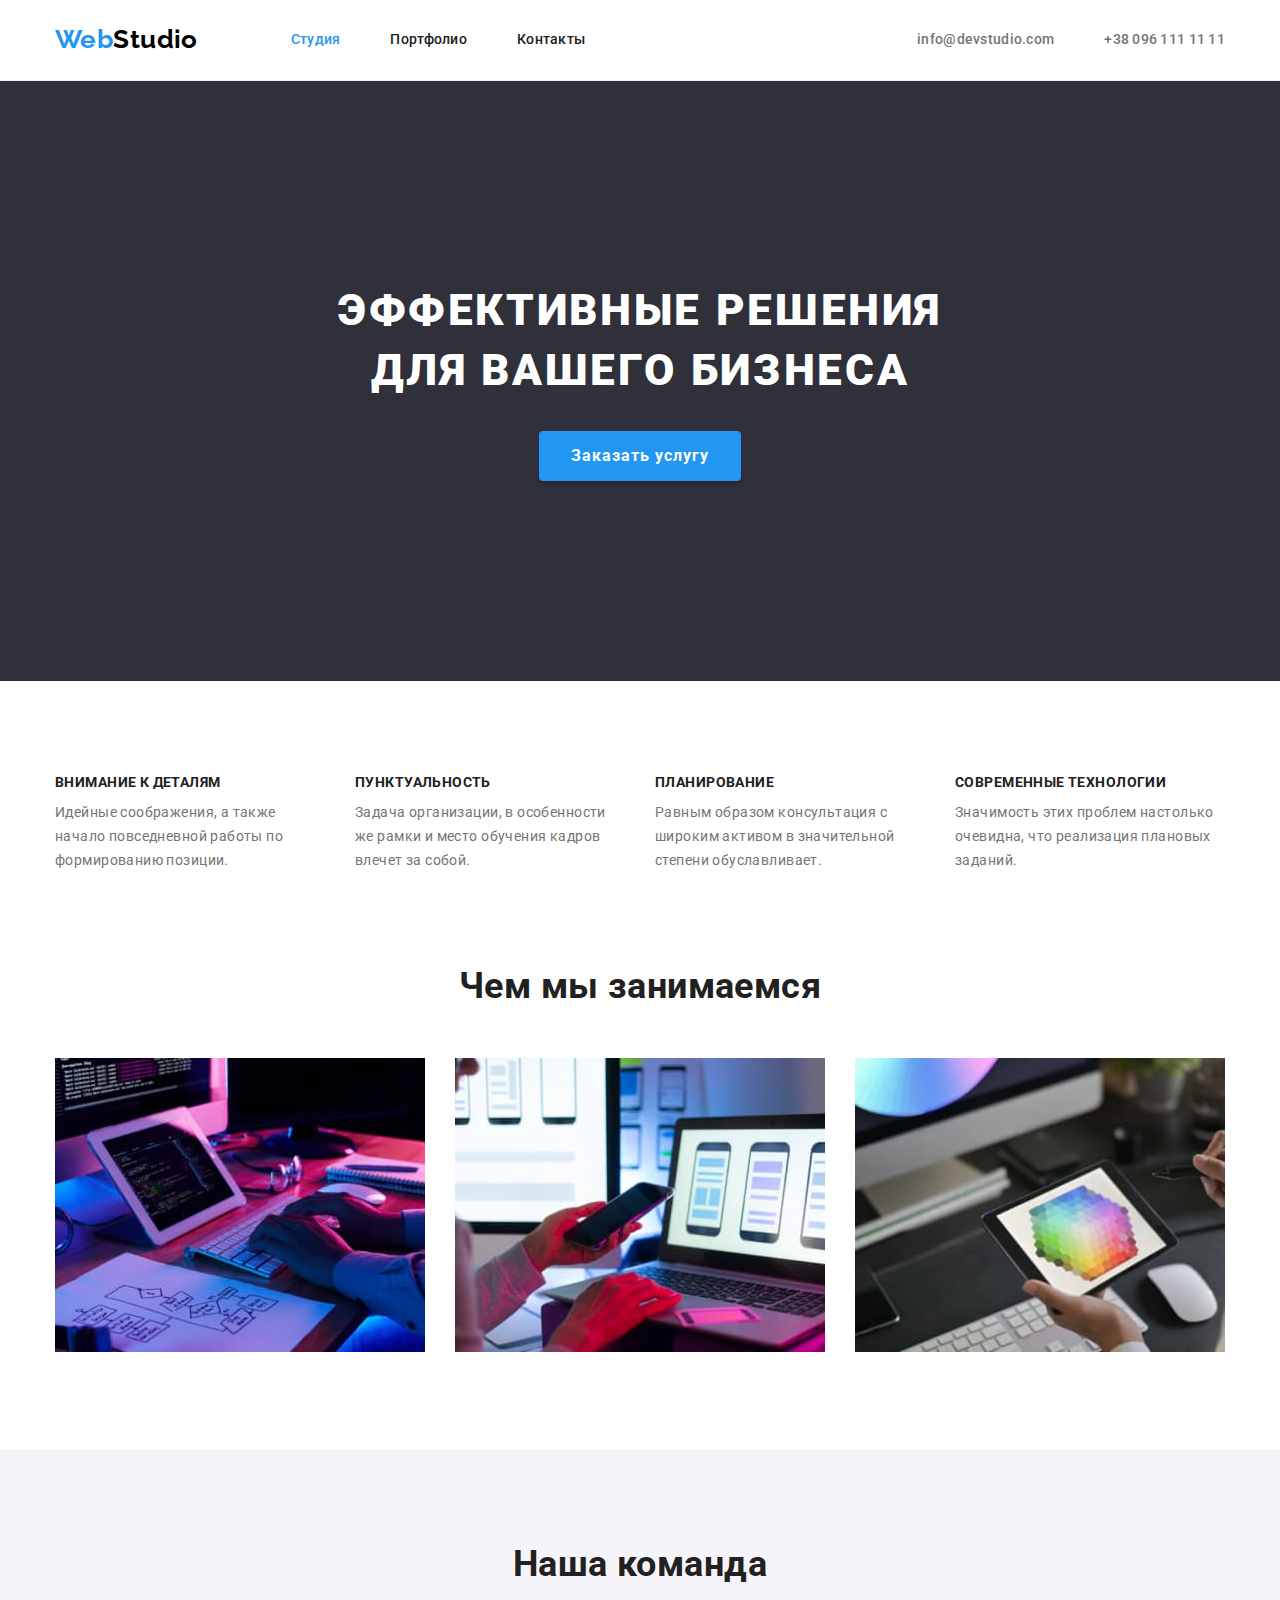
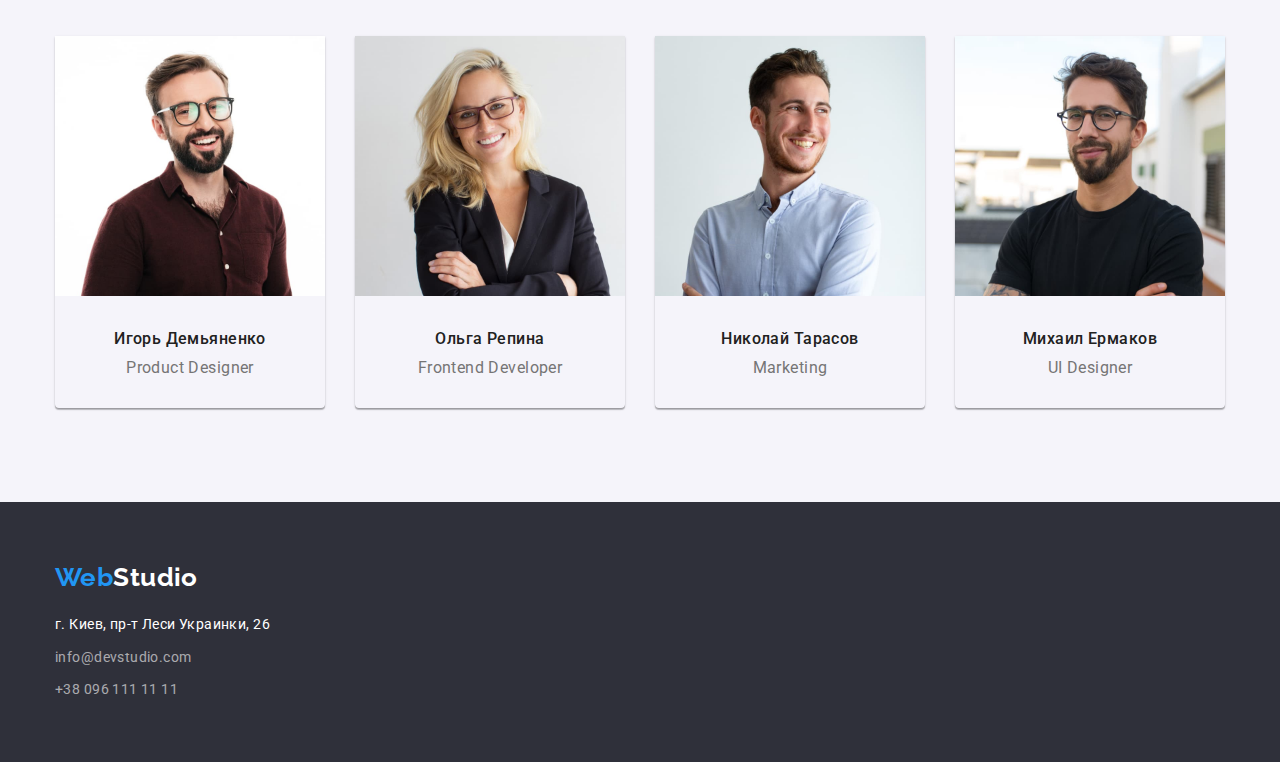
==== index.html @ 120f9399 "Скопіював файли попередньої роботи" ====
<!DOCTYPE html>
<html lang="en">
<head>
    <meta charset="UTF-8">
    <meta http-equiv="X-UA-Compatible" content="IE=edge">
    <meta name="viewport" content="width=device-width, initial-scale=1.0">
    <title>WebStudio</title>
    <link href="https://fonts.googleapis.com/css2?family=Raleway:wght@700&family=Roboto:wght@400;500;700;900&display=swap" rel="stylesheet">
    <link rel="stylesheet" href="https://cdnjs.cloudflare.com/ajax/libs/modern-normalize/1.1.0/modern-normalize.min.css">
    <link rel="stylesheet" href="./css/styles.css">
</head>
<body>
    <header>
        <div class="container main-nav">
            <nav class="main-nav">
                <a href="./index.html" class="logo"><span>Web</span>Studio</a>
                <ul class="site-nav">
                    <li class="item"> <a href="./index.html" class="link current">Студия</a> </li>
                    <li class="item"> <a href="./portfolio.html" class="link">Портфолио</a> </li>
                    <li class="item"> <a href="" class="link">Контакты</a> </li>
                </ul>
            </nav>
            <ul class="site-cont">
                <li class="item"> <a href="mailto:info@devstudio.com" class="link">info@devstudio.com</a> </li>
                <li class="item"> <a href="tel:+380961111111" class="link">+38 096 111 11 11</a> </li>
            </ul>
        </div>
    </header>
    <main>
        <section class="title">
            <h1 class="title-hero">Эффективные решения для вашего бизнеса</h1>
            <button type="button" class="button-order">Заказать услугу</button>
        </section>
        <section class="section">
            <div class="container">
                <h2 class="hidden" >Наши качества</h2>
                <ul class="work-quality">
                    <li class="item">
                        <h3 class="head-quality">Внимание к деталям</h3>
                        <p class="quality">Идейные соображения, а также начало повседневной работы по формированию позиции.</p>
                    </li>
                    <li class="item">
                        <h3 class="head-quality">Пунктуальность</h3>
                        <p class="quality">Задача организации, в особенности же рамки и место обучения кадров влечет за собой.
                        </p>
                    </li>
                    <li class="item">
                        <h3 class="head-quality">Планирование</h3>
                        <p class="quality">Равным образом консультация с широким активом в значительной степени обуславливает.
                        </p>
                    </li>
                    <li class="item">
                        <h3 class="head-quality">Современные технологии</h3>
                        <p class="quality">Значимость этих проблем настолько очевидна, что реализация плановых заданий.</p>
                    </li>
                </ul>
            </div>
        </section>
        <section class="section no-padding">
            <div class="container che">
                <h2 class="heading">Чем мы занимаемся</h2>
                <ul class="works">
                    <li class="item"> <img src="./images/img1.jpg" alt="Написание кода" width="370" height="294"> </li>
                    <li class="item"> <img src="./images/img2.jpg" alt="Выбор дизайна" width="370" height="294"> </li>
                    <li class="item"> <img src="./images/img3.jpg" alt="Колористика" width="370" height="294"> </li>
                </ul>
            </div>
        </section>
        <section class="team">
            <div class="container">
                <h2 class="heading">Наша команда</h2>
                <ul class="team-work">
                    <li class="special"> <img src="./images/1igor.jpg" alt="фото специалиста" width="270" height="260">
                        <div class="job-person">
                            <h3 class="person">Игорь Демьяненко</h3>
                            <p class="job">Product Designer</p>
                        </div>
                    </li>
                    <li class="special"> <img src="./images/2olga.jpg" alt="фото специалиста" width="270" height="260">
                        <div class="job-person">
                            <h3 class="person">Ольга Репина</h3>
                            <p class="job">Frontend Developer</p>
                        </div>
                    </li>
                    <li class="special"> <img src="./images/3nik.jpg" alt="фото специалиста" width="270" height="260">
                        <div class="job-person">
                            <h3 class="person">Николай Тарасов</h3>
                            <p class="job">Marketing</p>
                        </div>
                    </li>
                    <li class="special"> <img src="./images/4mix.jpg" alt="фото специалиста" width="270" height="260">
                        <div class="job-person">
                            <h3 class="person">Михаил Ермаков</h3>
                            <p class="job">UI Designer</p>
                        </div>
                    </li>
                </ul>
            </div>
        </section>
    </main>
    <footer class="foot">
        <div class="container">
            <a href="./index.html" class="foot-web"><span>Web</span>Studio</a>
            <address class="foot-adress">
                <ul class="site-ft">
                    <li class="ft-cont"> <a href="https://goo.gl/maps/F9UGEikjTN2jMp9C9" target="_blank" class="adress link">г. Киев, пр-т Леси Украинки, 26</a> </li>
                    <li class="ft-cont"> <a href="mailto:info@devstudio.com" class="footer-contact link">info@devstudio.com</a> </li>
                    <li class="ft-cont"> <a href="tel:+380961111111" class="footer-contact link">+38 096 111 11 11</a> </li>
                </ul>
            </address>
        </div>
    </footer>
</body>
</html>
---- css/styles.css ----
html {
    box-sizing: border-box;
}

*,
*::before,
*::after {
    box-sizing: inherit;
}

/* цвет логотипа 1 части #2196F3
2 часть #000000 

ОСНОВНОЙ ЦВЕТ навигация, контакты, 2,3 заголовка #212121
при наведении #2196F3

цвет телефона и параграфов #757575

заголовок и кнопка, 2 часть логотива в футере #FFFFFF

контакты в футере color: rgba(255, 255, 255, 0.6);


ФОН
шапка #FFFFFF
1 секция и футер 2F303A
кнопка 2196F3

секция Наша команда F5F4FA
*/

:root {
    --primary-text-color: #212121;
    --paragraph-text-color: #757575;
    --footer-text-color: rgba(255, 255, 255, 0.6);
    --nav-log-text-color: #2196F3;
    --title-text-color: #FFFFFF;
    --but--team-color: #F5F4FA;
    --foot-title-bg-color: #2F303A;
    --logo-color: #000000;
}

body {
    background-color: var(--title-text-color);
    color: var(--primary-text-color);

    font-family: Roboto, sans-serif;
    letter-spacing: 0.03em;
    font-size: 14px;
    line-height: 1.14;
}

.container {
    width: 1200px;
    margin-left: auto;
    margin-right: auto;
    padding-left: 15px;
    padding-right: 15px;
}

ul {
    list-style: none;
    padding: 0;
    margin: 0;
}

h1, h2, h3, p {
    padding: 0;
    margin: 0;
}

.heading {
    margin-bottom: 50px;

    font-size: 36px;
    line-height: 1.16;
    text-align: center;
}

/* header */

.logo {
    color: var(--logo-color);

    font-family: Raleway, sans-serif;
    font-weight: 700;
    font-size: 26px;
    line-height: 1.2;
    text-decoration: none;
}

span {
    color: var(--nav-log-text-color);
}

/* Main nav */

.main-nav {
    display: flex;
    align-items: center;  
}

header {
    border-bottom: 1px solid #ECECEC;
}

/* Site nav */

.site-nav {
    display: flex;
    margin-left: 93px;
}

.site-nav .item + .item {
    margin-left: 50px;
}

.site-nav .link {
    display: block;
    padding-top: 32px;
    padding-bottom: 32px;

    color: var(--primary-text-color);

    font-family: inherit;
    font-weight: 500;
    letter-spacing: 0.02em;
    text-decoration: none;
}

.site-nav .link:hover,
.site-nav .link:focus {
    color: var(--nav-log-text-color);
}

/* CONTACTS */

.site-cont {
    display: flex;
    margin-left: auto;

    font-family: inherit;
    font-weight: 500;
    letter-spacing: 0.02em;
    text-decoration: none;
}

.site-cont .item + .item {
    margin-left: 50px;
}

.site-cont .link {
    color: var(--paragraph-text-color);
    text-decoration: none;
    padding-top: 32px;
    padding-bottom: 32px;
}

.site-cont .link:hover,
.site-cont .link:focus {
    color: var(--nav-log-text-color);
}

.site-nav .link.current {
    color: var(--nav-log-text-color);
}

/* Title */

.title {
    padding-top: 200px;
    padding-bottom: 200px;
    background: var(--foot-title-bg-color);
}

.title-hero {
    padding-bottom: 30px;
    width: 696px;
    margin-left: auto;
    margin-right: auto;

    color: var(--title-text-color);

    font-weight: 900;
    font-size: 44px;
    line-height: 1.36;
    text-align: center;
    letter-spacing: 0.06em;
    text-transform: uppercase;
}

/* Section */

.section {
    padding-top: 94px;
    padding-bottom: 94px;
}

.section.no-padding {
    padding-top: 0;
    padding-bottom: 94px;
}


.works {
    display: flex;
    flex-wrap: wrap;
    justify-content: space-between;
}

/* .works .item {
    margin-right: 30px;
    margin-left: 0;
}

.works .item:nth-child(3n) {
    margin-right: 0;
} */

.quality {
    color: var(--paragraph-text-color);

    font-weight: 400;
    font-size: 14px;
    line-height: 1.71;
}

.hidden {
    display: none;
}

.work-quality {
    display: flex;
}

.work-quality.card {
    display: flex;
    flex-wrap: wrap;
    
}
.work-quality .item {
    margin-right: 30px;
    width: 270px;
}

.work-quality .item:nth-child(4n) {
    margin-right: 0;
}

.head-quality {
    text-transform: uppercase;
    font-size: 14px;
    line-height: 1.14;

    margin-bottom: 10px;
}

.name-project {
    font-size: 18px;
    line-height: 2;
    letter-spacing: 0.06em;
    margin-bottom: 4px;
}

.flex-element {
    width: 370px;

    margin-right: 30px;
    margin-bottom: 30px;
}

.no-gap {
    display: block;
}

.example {
    padding: 20px 24px;
    border: 1px solid #EEEEEE;
    border-top: none;
}

.flex-element:nth-child(3n) {
    margin-right: 0;
}

.flex-element:nth-last-child(-n + 3){
    margin-bottom: 0;
}


/* Button */



.button-order {
    border-radius: 4px;
    box-shadow: 0px 4px 4px rgba(0, 0, 0, 0.15);
    border: #2196F3;;
    padding: 10px 32px;
    margin-left: auto;
    margin-right: auto;

    background-color: var(--nav-log-text-color);
    color: var(--title-text-color);

    font-family: inherit;
    font-weight: 700;
    font-size: 16px;
    line-height: 1.88;
    display: flex;
    align-items: center;
    text-align: center;
    letter-spacing: 0.06em;
    cursor: pointer;
}

.btn {
    display: flex;
    flex-wrap: wrap;
    justify-content: center;
    margin-bottom: 50px;
}

.btn-fil {
    margin-right: 8px;
}

.btn-fil:nth-child(5n) {
    margin-right: 0;
}

.button-filter {
    background-color: var(--but--team-color);
    color: var(--primary-text-color);

    font-family: inherit;
    font-weight: 500;
    font-size: 16px;
    line-height: 1.62;
    cursor: pointer;
    border-radius: 4px;
    border: #F5F4FA;
    padding: 6px 22px;
}


.button-filter:hover,
.button-filter:focus {
    background-color: var(--nav-log-text-color);
    color: var(--title-text-color);
    box-shadow: 0px 3px 1px rgba(0, 0, 0, 0.1), 0px 1px 2px rgba(0, 0, 0, 0.08), 0px 2px 2px rgba(0, 0, 0, 0.12);
}

/* Team */
.team {
    background-color: var(--but--team-color);
    padding-bottom: 94px;
    padding-top: 94px;
}

.team-work {
    
    display: flex;
    flex-wrap: wrap;
}

.special {
    margin-right: 30px;
    box-shadow: 0px 1px 3px rgba(0, 0, 0, 0.12), 0px 1px 1px rgba(0, 0, 0, 0.14), 0px 2px 1px rgba(0, 0, 0, 0.2);
    border-radius: 0px 0px 4px 4px;
}

.special:nth-child(4n) {
    margin-right: 0;
}

.team-work .job {
    color: var(--paragraph-text-color);

    font-size: 16px;
    line-height: 1.18;
}

.person {
    font-weight: 500;
    font-size: 16px;
    line-height: 1.18;

    margin-bottom: 10px;
}

.job-person {
    text-align: center;
    padding-top: 30px;
    padding-bottom: 30px;
}


/* Footer */

.foot {
    background: var(--foot-title-bg-color);
    padding-top: 60px;
    padding-bottom: 60px;
}

.site-ft {
    padding-top: 20px;
}

.site-ft .link {
    color: var(--paragraph-text-color);
    text-decoration: none;
}

.site-ft .link:hover,
.site-ft .link:focus {
    color: var(--nav-log-text-color);
}

.foot-web {
    color: var(--title-text-color);

    font-family: Raleway, sans-serif;
    font-weight: 700;
    font-size: 26px;
    line-height: 1.2;
    text-decoration: none;
}

.foot-adress .adress {
    color: var(--title-text-color);
}
.foot-adress .footer-contact {
    color: var(--footer-text-color);
}

.foot-adress .site-ft {
    display: block;

    font-weight: 400;
    font-size: 14px;
    font-style: normal;
    line-height: 1.7;
    letter-spacing: 0.03em;;
}

.ft-cont {
    margin-bottom: 9px;
}

.ft-cont:nth-child(3n) {
    margin-bottom: 0;
}
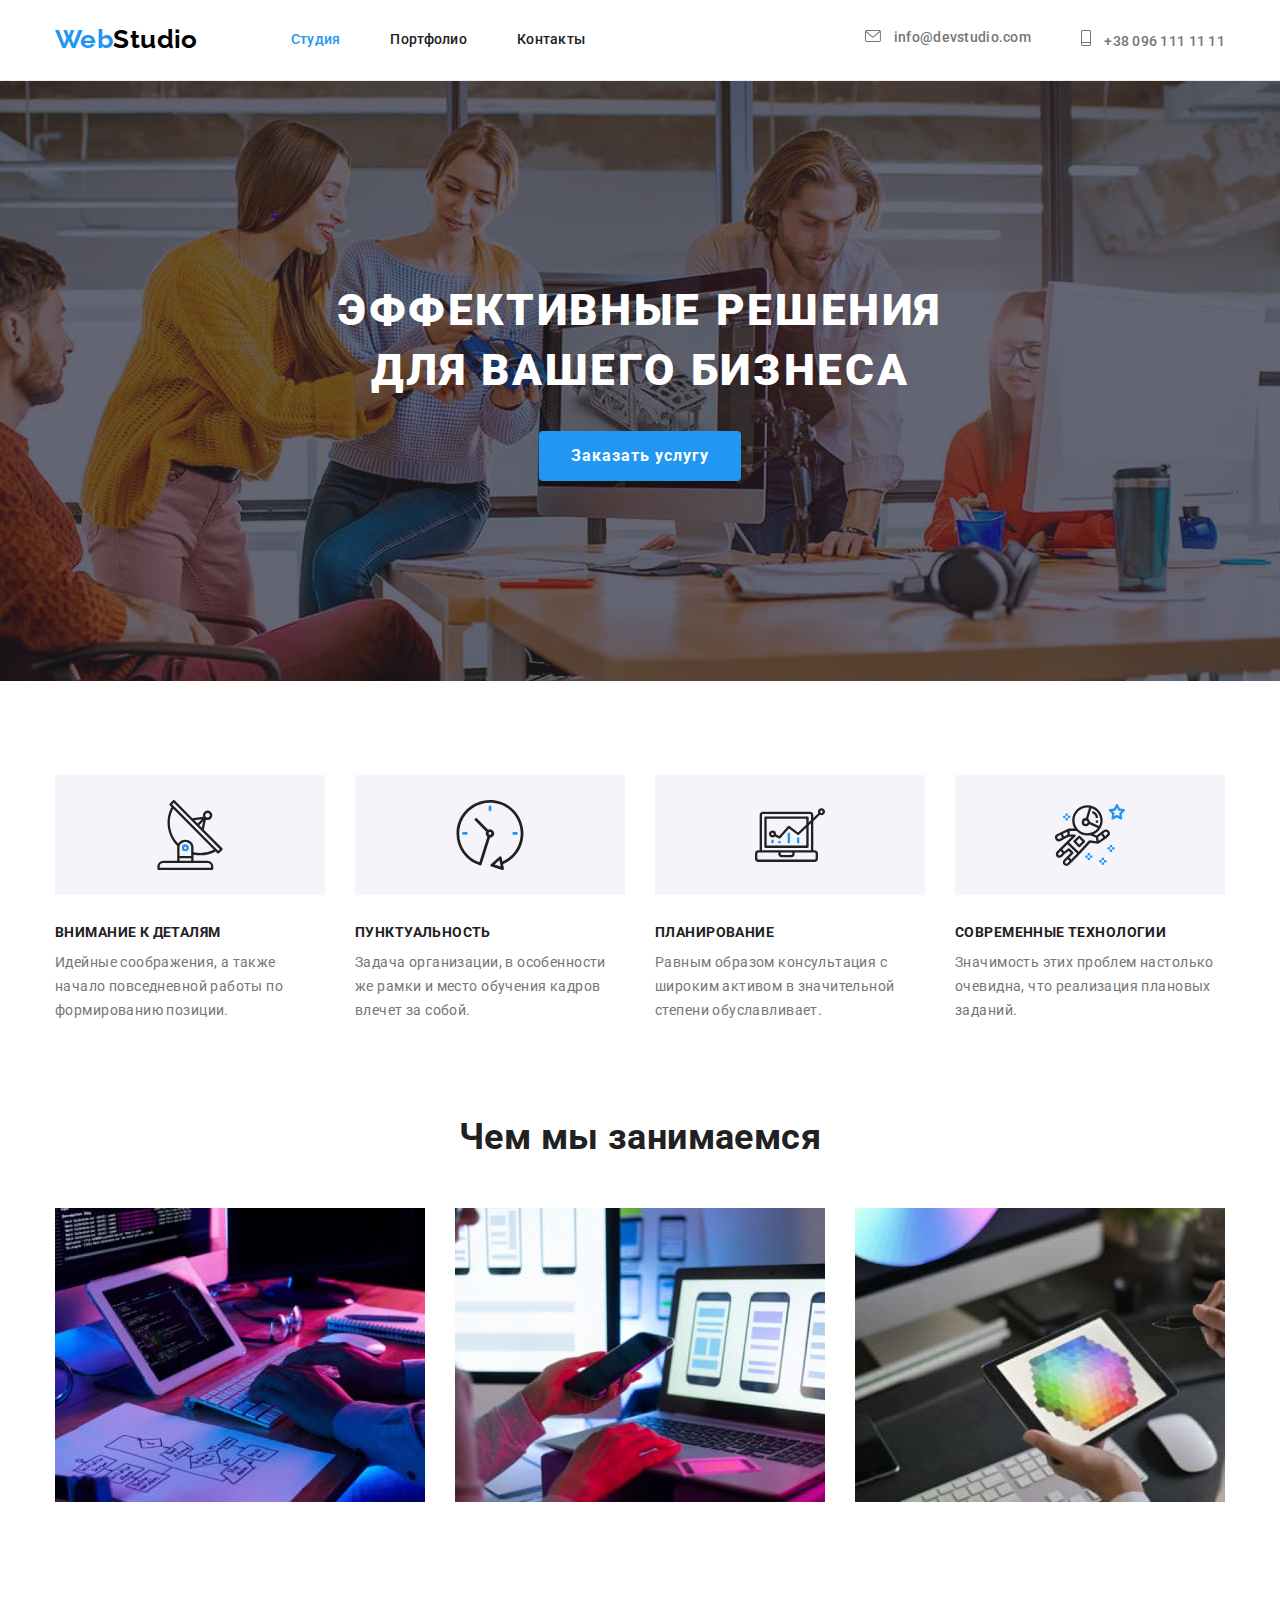
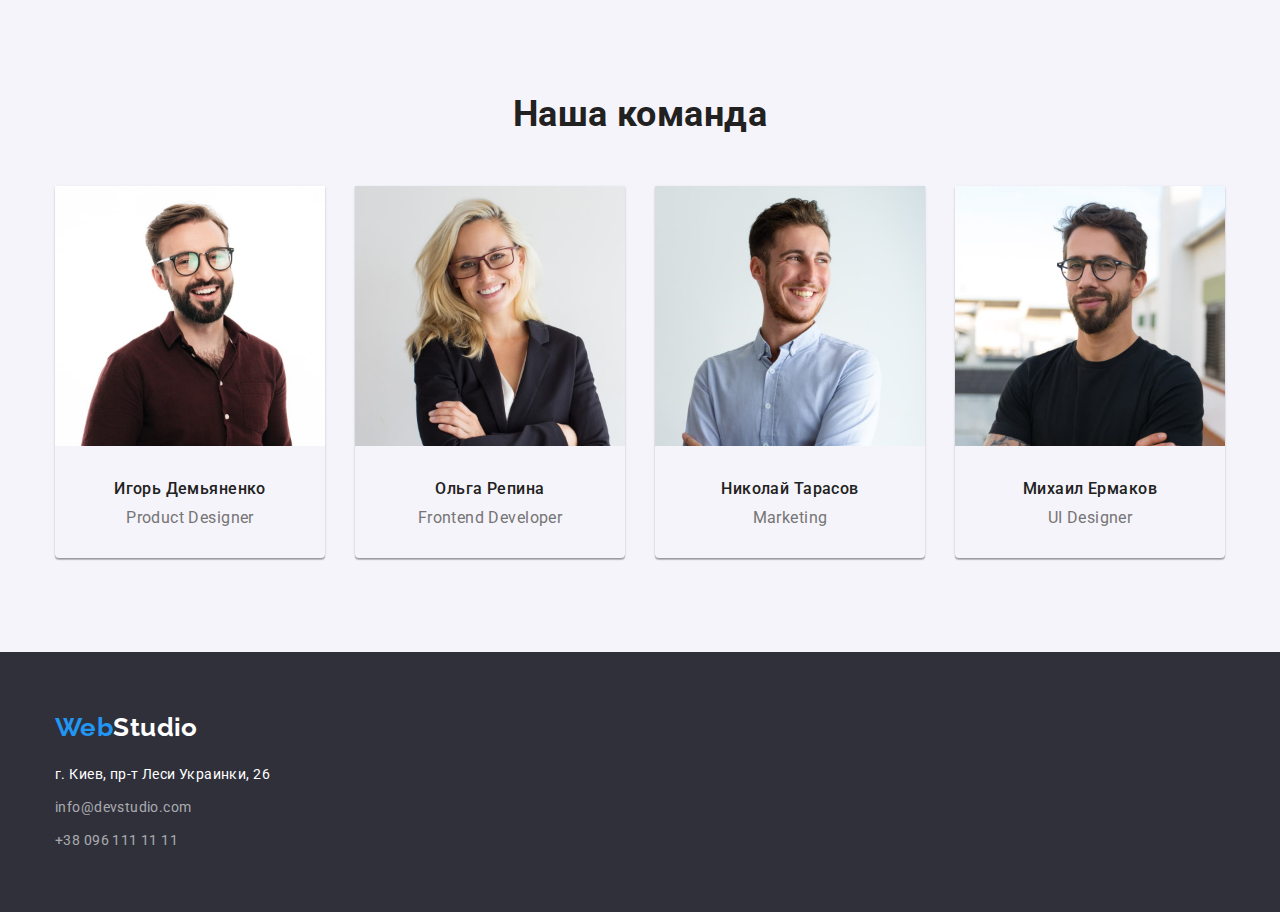
==== commit 253be2c5: "Вставив іконки в секцію Наши качества, а також в контакти шапки" ====
--- a/index.html
+++ b/index.html
@@ -21,8 +21,12 @@
                 </ul>
             </nav>
             <ul class="site-cont">
-                <li class="item"> <a href="mailto:info@devstudio.com" class="link">info@devstudio.com</a> </li>
-                <li class="item"> <a href="tel:+380961111111" class="link">+38 096 111 11 11</a> </li>
+                <li class="item"> <svg class="icon-email">
+                    <use href="./images/symbol-defs.svg#icon-email"></use>
+                </svg> <a href="mailto:info@devstudio.com" class="link">info@devstudio.com</a> </li>
+                <li class="item"> <svg class="icon-phone">
+                    <use href="./images/symbol-defs.svg#icon-phone" ></use>
+                </svg> <a href="tel:+380961111111" class="link">+38 096 111 11 11</a> </li>
             </ul>
         </div>
     </header>
@@ -35,21 +39,21 @@
             <div class="container">
                 <h2 class="hidden" >Наши качества</h2>
                 <ul class="work-quality">
-                    <li class="item">
+                    <li class="item icon-satel">
                         <h3 class="head-quality">Внимание к деталям</h3>
                         <p class="quality">Идейные соображения, а также начало повседневной работы по формированию позиции.</p>
                     </li>
-                    <li class="item">
+                    <li class="item icon-clock">
                         <h3 class="head-quality">Пунктуальность</h3>
                         <p class="quality">Задача организации, в особенности же рамки и место обучения кадров влечет за собой.
                         </p>
                     </li>
-                    <li class="item">
+                    <li class="item icon-lap">
                         <h3 class="head-quality">Планирование</h3>
                         <p class="quality">Равным образом консультация с широким активом в значительной степени обуславливает.
                         </p>
                     </li>
-                    <li class="item">
+                    <li class="item icon-cos">
                         <h3 class="head-quality">Современные технологии</h3>
                         <p class="quality">Значимость этих проблем настолько очевидна, что реализация плановых заданий.</p>
                     </li>
--- a/css/styles.css
+++ b/css/styles.css
@@ -93,6 +93,23 @@
     color: var(--nav-log-text-color);
 }
 
+.icon-email {
+    width: 16px;
+    height: 12px;
+    margin-right: 10px;
+    fill: #757575;
+}
+
+.icon-email:hover {
+    fill: #2196F3;
+}
+
+.icon-phone {
+    width: 10px;
+    height: 16px;
+    margin-right: 10px;
+}
+
 /* Main nav */
 
 .main-nav {
@@ -171,6 +188,21 @@
     padding-top: 200px;
     padding-bottom: 200px;
     background: var(--foot-title-bg-color);
+
+    height: 600px;
+    max-width: 1600px;
+    margin-left: auto;
+    margin-right: auto;
+
+    background-image: linear-gradient(
+        to right,
+        rgba(47, 48, 58, 0.4),
+        rgba(47, 48, 58, 0.4)
+    ),
+    url(../images/fon-hed.jpg);
+    background-repeat: no-repeat;
+    background-position: center;
+    background-size: cover;
 }
 
 .title-hero {
@@ -247,11 +279,40 @@
     margin-right: 0;
 }
 
+/* Icons quality */
+
+.work-quality .item::before {
+    display: block;
+    content: '';
+    height: 120px;
+    background-color: var(--but--team-color);
+    background-size: 70px;
+    background-repeat: no-repeat;
+    background-position: center;
+}
+
+.item.icon-satel::before {
+    background-image: url(../images/antenna.svg);
+}
+
+.item.icon-clock::before {
+    background-image: url(../images/clock.svg);
+}
+
+.item.icon-lap::before {
+    background-image: url(../images/diagram.svg);
+}
+
+.item.icon-cos::before {
+    background-image: url(../images/astronaut.svg);
+}
+
 .head-quality {
     text-transform: uppercase;
     font-size: 14px;
     line-height: 1.14;
 
+    margin-top: 30px;
     margin-bottom: 10px;
 }
 
@@ -267,6 +328,10 @@
 
     margin-right: 30px;
     margin-bottom: 30px;
+}
+
+.flex-element:hover {
+    box-shadow: 0px 1px 1px rgba(0, 0, 0, 0.12), 0px 4px 4px rgba(0, 0, 0, 0.06), 1px 4px 6px rgba(0, 0, 0, 0.16);
 }
 
 .no-gap {
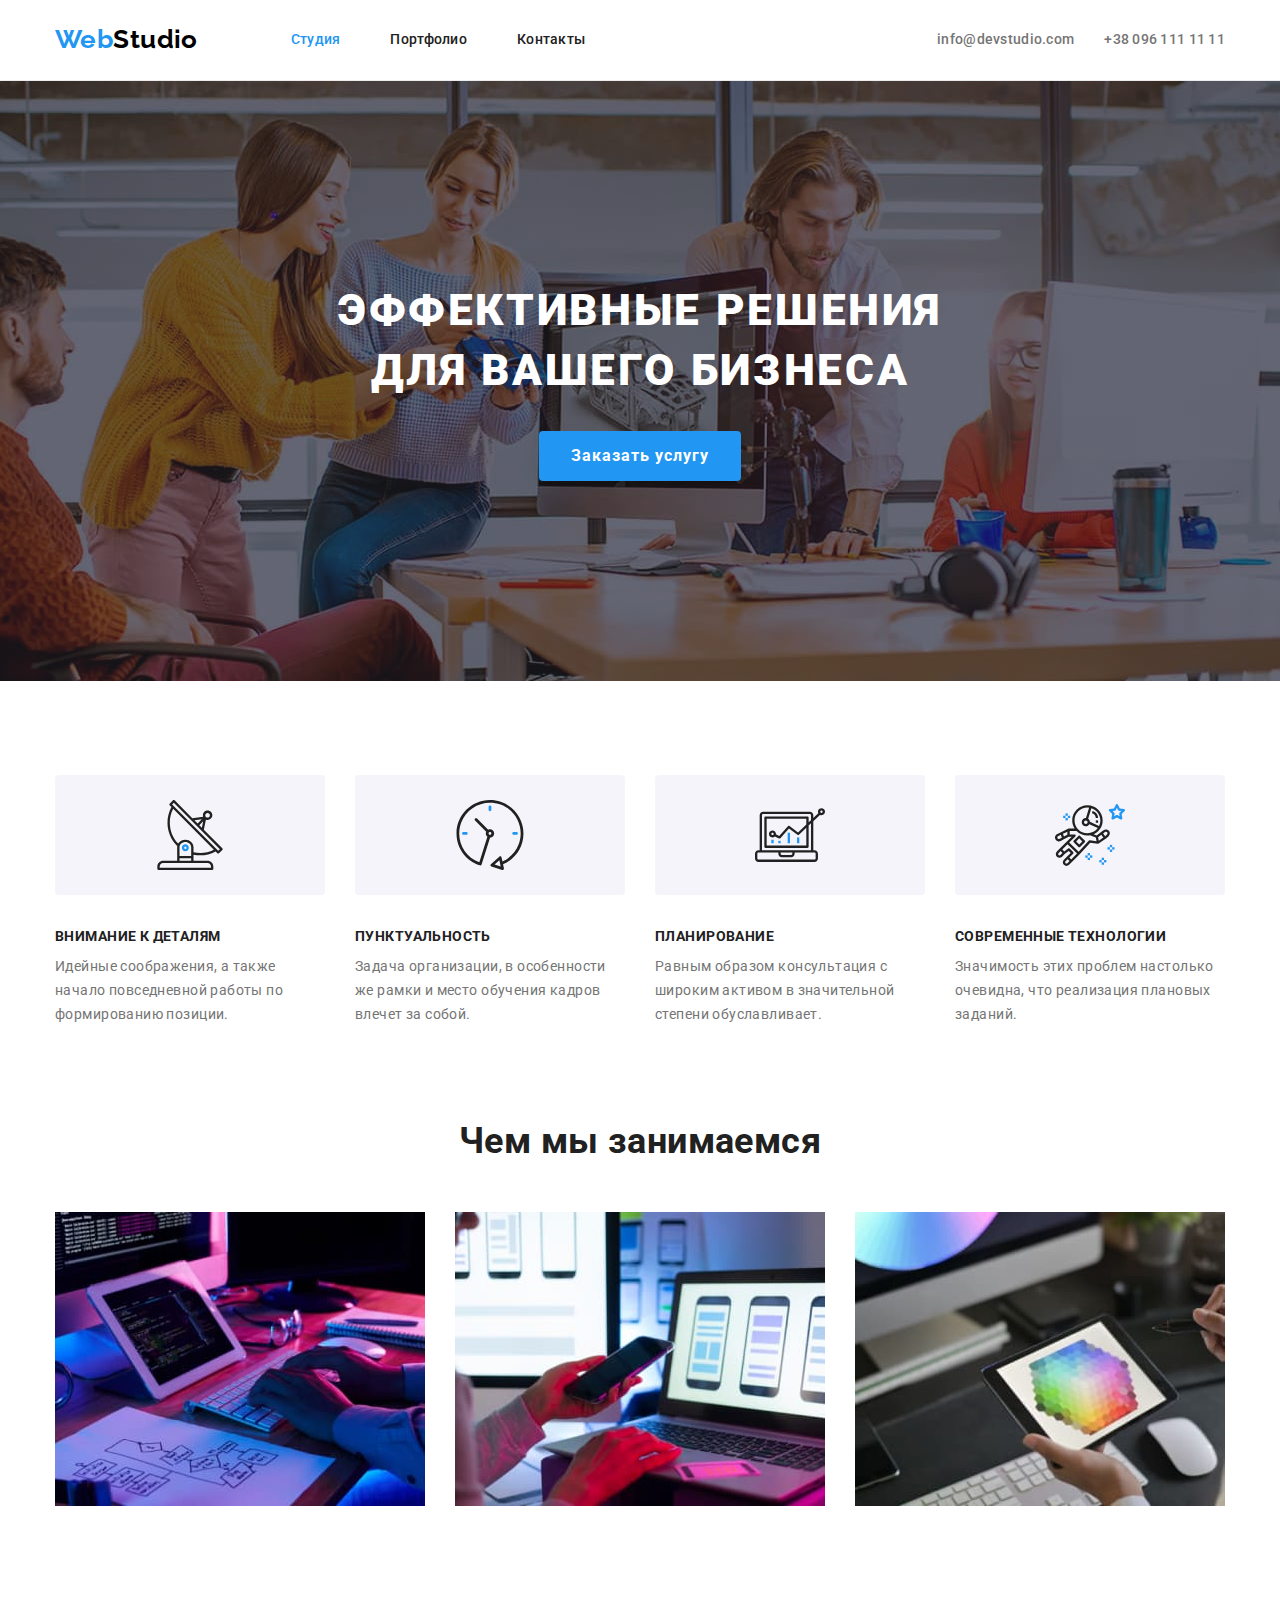
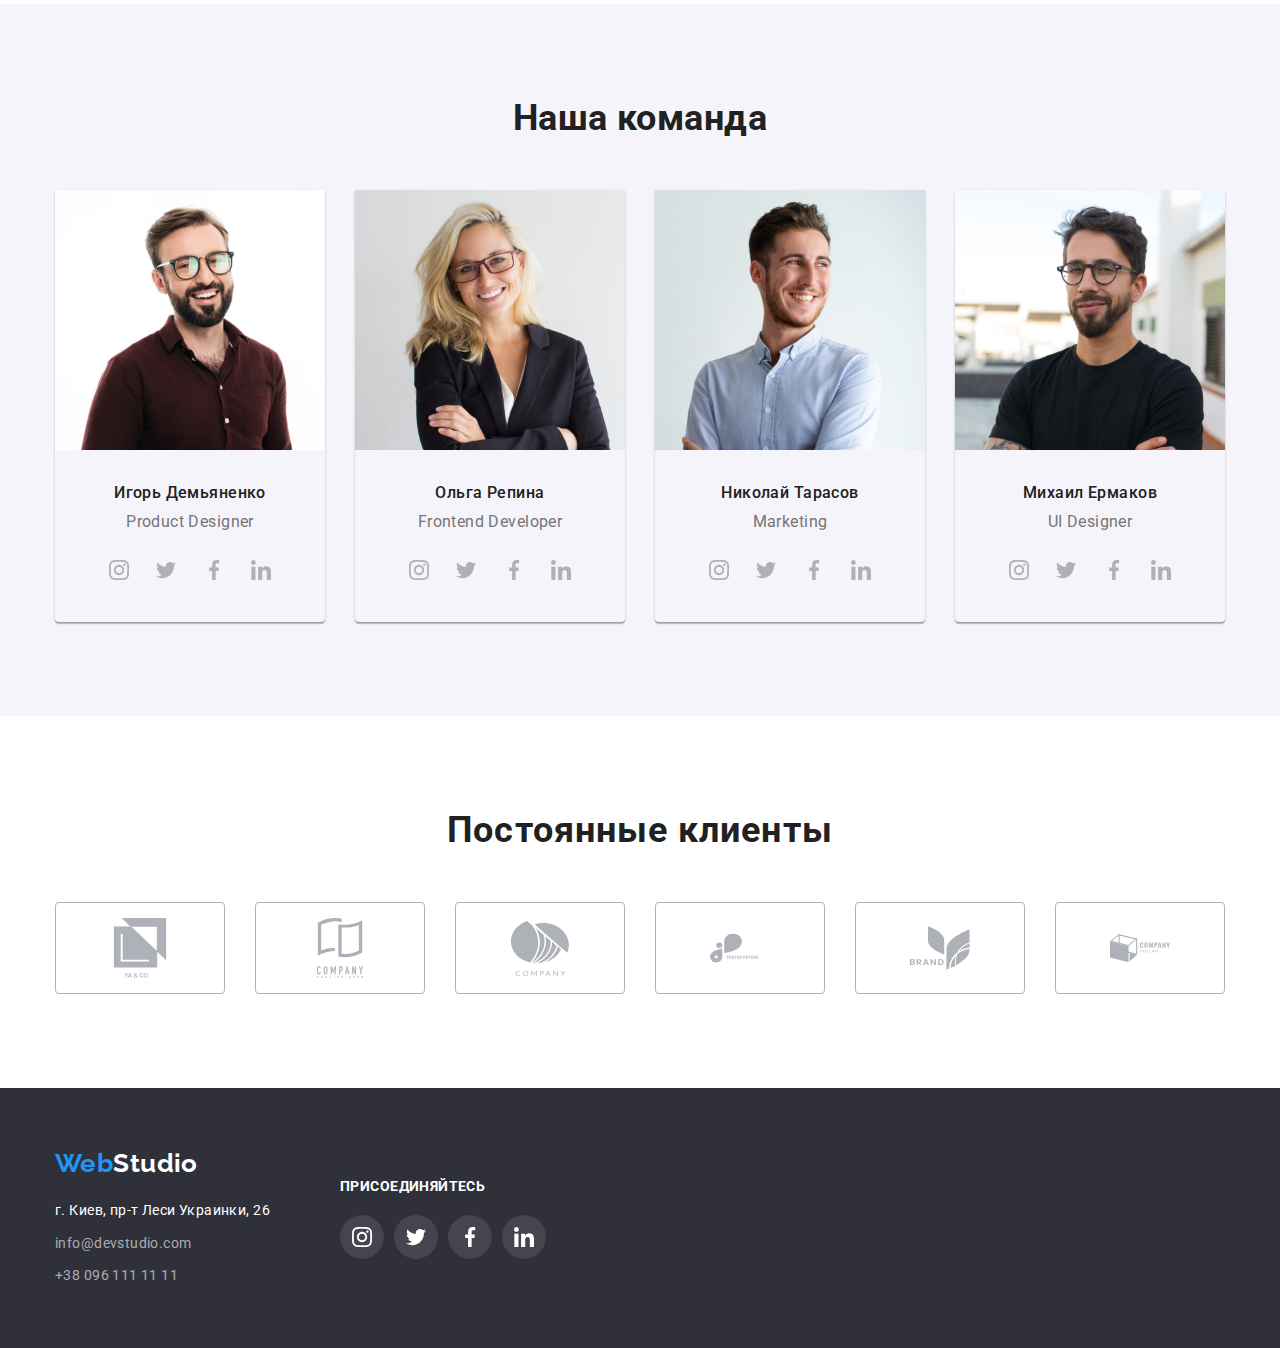
==== commit db8d44cf: "Зробив іконки для соцмереж, а також постійних клієнтів +ховер" ====
--- a/index.html
+++ b/index.html
@@ -21,12 +21,8 @@
                 </ul>
             </nav>
             <ul class="site-cont">
-                <li class="item"> <svg class="icon-email">
-                    <use href="./images/symbol-defs.svg#icon-email"></use>
-                </svg> <a href="mailto:info@devstudio.com" class="link">info@devstudio.com</a> </li>
-                <li class="item"> <svg class="icon-phone">
-                    <use href="./images/symbol-defs.svg#icon-phone" ></use>
-                </svg> <a href="tel:+380961111111" class="link">+38 096 111 11 11</a> </li>
+                <li class="item"> <a href="mailto:info@devstudio.com" class="link">info@devstudio.com</a> </li>
+                <li class="item"> <a href="tel:+380961111111" class="link">+38 096 111 11 11</a> </li>
             </ul>
         </div>
     </header>
@@ -39,21 +35,33 @@
             <div class="container">
                 <h2 class="hidden" >Наши качества</h2>
                 <ul class="work-quality">
-                    <li class="item icon-satel">
+                    <li class="item">
+                        <svg class="icon-qual">
+                            <use href="./images/symbol-defs.svg#icon-antenna"></use>
+                        </svg>
                         <h3 class="head-quality">Внимание к деталям</h3>
                         <p class="quality">Идейные соображения, а также начало повседневной работы по формированию позиции.</p>
                     </li>
-                    <li class="item icon-clock">
+                    <li class="item">
+                        <svg class="icon-qual">
+                            <use href="./images/symbol-defs.svg#icon-clock"></use>
+                        </svg>
                         <h3 class="head-quality">Пунктуальность</h3>
                         <p class="quality">Задача организации, в особенности же рамки и место обучения кадров влечет за собой.
                         </p>
                     </li>
-                    <li class="item icon-lap">
+                    <li class="item">
+                        <svg class="icon-qual">
+                            <use href="./images/symbol-defs.svg#icon-diagram"></use>
+                        </svg>
                         <h3 class="head-quality">Планирование</h3>
                         <p class="quality">Равным образом консультация с широким активом в значительной степени обуславливает.
                         </p>
                     </li>
-                    <li class="item icon-cos">
+                    <li class="item">
+                        <svg class="icon-qual">
+                            <use href="./images/symbol-defs.svg#icon-astronaut"></use>
+                        </svg>
                         <h3 class="head-quality">Современные технологии</h3>
                         <p class="quality">Значимость этих проблем настолько очевидна, что реализация плановых заданий.</p>
                     </li>
@@ -78,25 +86,178 @@
                         <div class="job-person">
                             <h3 class="person">Игорь Демьяненко</h3>
                             <p class="job">Product Designer</p>
+                            <ul class="net">
+                                <li class="network">
+                                    <a class="inst" href="">
+                                        <svg class="network-icon">
+                                            <use href="./images/symbol-defs.svg#icon-instagram"></use>
+                                        </svg> </a>
+                                </li>
+                                <li class="network">
+                                    <a class="inst" href="">
+                                        <svg class="network-icon">
+                                            <use href="./images/symbol-defs.svg#icon-twitter"></use>
+                                        </svg> </a>
+                                </li>
+                                <li class="network">
+                                    <a class="inst" href="">
+                                        <svg class="network-icon">
+                                            <use href="./images/symbol-defs.svg#icon-facebook"></use>
+                                        </svg> </a>
+                                </li>
+                                <li class="network">
+                                    <a class="inst" href="">
+                                        <svg class="network-icon">
+                                            <use href="./images/symbol-defs.svg#icon-linkedin"></use>
+                                        </svg> </a>
+                                </li>
+                            </ul>
                         </div>
                     </li>
                     <li class="special"> <img src="./images/2olga.jpg" alt="фото специалиста" width="270" height="260">
                         <div class="job-person">
                             <h3 class="person">Ольга Репина</h3>
                             <p class="job">Frontend Developer</p>
+                            <ul class="net">
+                                <li class="network">
+                                    <a class="inst" href="">
+                                        <svg class="network-icon">
+                                            <use href="./images/symbol-defs.svg#icon-instagram"></use>
+                                        </svg> </a>
+                                </li>
+                                <li class="network">
+                                    <a class="inst" href="">
+                                        <svg class="network-icon">
+                                            <use href="./images/symbol-defs.svg#icon-twitter"></use>
+                                        </svg> </a>
+                                </li>
+                                <li class="network">
+                                    <a class="inst" href="">
+                                        <svg class="network-icon">
+                                            <use href="./images/symbol-defs.svg#icon-facebook"></use>
+                                        </svg> </a>
+                                </li>
+                                <li class="network">
+                                    <a class="inst" href="">
+                                        <svg class="network-icon">
+                                            <use href="./images/symbol-defs.svg#icon-linkedin"></use>
+                                        </svg> </a>
+                                </li>
+                            </ul>
                         </div>
                     </li>
                     <li class="special"> <img src="./images/3nik.jpg" alt="фото специалиста" width="270" height="260">
                         <div class="job-person">
                             <h3 class="person">Николай Тарасов</h3>
                             <p class="job">Marketing</p>
+                            <ul class="net">
+                                <li class="network">
+                                    <a class="inst" href="">
+                                        <svg class="network-icon">
+                                            <use href="./images/symbol-defs.svg#icon-instagram"></use>
+                                        </svg> </a>
+                                </li>
+                                <li class="network">
+                                    <a class="inst" href="">
+                                        <svg class="network-icon">
+                                            <use href="./images/symbol-defs.svg#icon-twitter"></use>
+                                        </svg> </a>
+                                </li>
+                                <li class="network">
+                                    <a class="inst" href="">
+                                        <svg class="network-icon">
+                                            <use href="./images/symbol-defs.svg#icon-facebook"></use>
+                                        </svg> </a>
+                                </li>
+                                <li class="network">
+                                    <a class="inst" href="">
+                                        <svg class="network-icon">
+                                            <use href="./images/symbol-defs.svg#icon-linkedin"></use>
+                                        </svg> </a>
+                                </li>
+                            </ul>
                         </div>
                     </li>
                     <li class="special"> <img src="./images/4mix.jpg" alt="фото специалиста" width="270" height="260">
                         <div class="job-person">
                             <h3 class="person">Михаил Ермаков</h3>
                             <p class="job">UI Designer</p>
+                            <ul class="net">
+                                <li class="network">
+                                    <a class="inst" href="">
+                                        <svg class="network-icon">
+                                            <use href="./images/symbol-defs.svg#icon-instagram"></use>
+                                        </svg> </a>
+                                </li>
+                                <li class="network">
+                                    <a class="inst" href="">
+                                        <svg class="network-icon">
+                                            <use href="./images/symbol-defs.svg#icon-twitter"></use>
+                                        </svg> </a>
+                                </li>
+                                <li class="network">
+                                    <a class="inst" href="">
+                                        <svg class="network-icon">
+                                            <use href="./images/symbol-defs.svg#icon-facebook"></use>
+                                        </svg> </a>
+                                </li>
+                                <li class="network">
+                                    <a class="inst" href="">
+                                        <svg class="network-icon">
+                                            <use href="./images/symbol-defs.svg#icon-linkedin"></use>
+                                        </svg> </a>
+                                </li>
+                            </ul>
                         </div>
+                    </li>
+                </ul>
+            </div>
+        </section>
+        <section>
+            <div class="container">
+                <h2 class="title-client">Постоянные клиенты</h2>
+                <ul class="client">
+                    <li>
+                        <a class="client-a" href="">
+                            <svg class="client-list">
+                                <use href="./images/symbol-defs.svg#icon-group"></use>
+                            </svg>
+                        </a>
+                    </li>
+                    <li>
+                        <a class="client-a" href="">
+                            <svg class="client-list">
+                                <use href="./images/symbol-defs.svg#icon-group-1"></use>
+                            </svg>
+                        </a>
+                    </li>
+                    <li>
+                        <a class="client-a" href="">
+                            <svg class="client-list">
+                                <use href="./images/symbol-defs.svg#icon-group-2"></use>
+                            </svg>
+                        </a>
+                    </li>
+                    <li>
+                        <a class="client-a" href="">
+                            <svg class="client-list">
+                                <use href="./images/symbol-defs.svg#icon-group-3"></use>
+                            </svg>
+                        </a>
+                    </li>
+                    <li>
+                        <a class="client-a" href="">
+                            <svg class="client-list">
+                                <use href="./images/symbol-defs.svg#icon-group-4"></use>
+                            </svg>
+                        </a>
+                    </li>
+                    <li>
+                        <a class="client-a" href="">
+                            <svg class="client-list">
+                                <use href="./images/symbol-defs.svg#icon-group-5"></use>
+                            </svg>
+                        </a>
                     </li>
                 </ul>
             </div>
@@ -105,13 +266,50 @@
     <footer class="foot">
         <div class="container">
             <a href="./index.html" class="foot-web"><span>Web</span>Studio</a>
-            <address class="foot-adress">
-                <ul class="site-ft">
-                    <li class="ft-cont"> <a href="https://goo.gl/maps/F9UGEikjTN2jMp9C9" target="_blank" class="adress link">г. Киев, пр-т Леси Украинки, 26</a> </li>
-                    <li class="ft-cont"> <a href="mailto:info@devstudio.com" class="footer-contact link">info@devstudio.com</a> </li>
-                    <li class="ft-cont"> <a href="tel:+380961111111" class="footer-contact link">+38 096 111 11 11</a> </li>
-                </ul>
-            </address>
+            <div class="foof">
+                <address class="foot-adress">
+                    <ul class="site-ft">
+                        <li class="ft-cont"> <a href="https://goo.gl/maps/F9UGEikjTN2jMp9C9" target="_blank" class="adress link">г.
+                                Киев, пр-т Леси Украинки, 26</a> </li>
+                        <li class="ft-cont"> <a href="mailto:info@devstudio.com" class="footer-contact link">info@devstudio.com</a>
+                        </li>
+                        <li class="ft-cont"> <a href="tel:+380961111111" class="footer-contact link">+38 096 111 11 11</a> </li>
+                    </ul>
+                </address>
+                <section class="connect-end">
+                    <h2 class="connect">Присоединяйтесь</h2>
+                    <ul class="icon-list">
+                        <li class="icon-foot">
+                            <a class="link-foot" href="">
+                                <svg class="foot-icon">
+                                    <use href="./images/symbol-defs.svg#icon-instagram"></use>
+                                </svg>
+                            </a>
+                        </li>
+                        <li class="icon-foot">
+                            <a class="link-foot" href="">
+                                <svg class="foot-icon">
+                                    <use href="./images/symbol-defs.svg#icon-twitter"></use>
+                                </svg>
+                            </a>
+                        </li>
+                        <li class="icon-foot">
+                            <a class="link-foot" href="">
+                                <svg class="foot-icon">
+                                    <use href="./images/symbol-defs.svg#icon-facebook"></use>
+                                </svg>
+                            </a>
+                        </li>
+                        <li class="icon-foot">
+                            <a class="link-foot" href="">
+                                <svg class="foot-icon">
+                                    <use href="./images/symbol-defs.svg#icon-linkedin"></use>
+                                </svg>
+                            </a>
+                        </li>
+                    </ul>
+                </section>
+            </div>
         </div>
     </footer>
 </body>
--- a/css/styles.css
+++ b/css/styles.css
@@ -38,6 +38,8 @@
     --but--team-color: #F5F4FA;
     --foot-title-bg-color: #2F303A;
     --logo-color: #000000;
+    --network-icon-color: #AFB1B8;
+    --foot-icon-color: rgba(255, 255, 255, 0.1);
 }
 
 body {
@@ -93,23 +95,6 @@
     color: var(--nav-log-text-color);
 }
 
-.icon-email {
-    width: 16px;
-    height: 12px;
-    margin-right: 10px;
-    fill: #757575;
-}
-
-.icon-email:hover {
-    fill: #2196F3;
-}
-
-.icon-phone {
-    width: 10px;
-    height: 16px;
-    margin-right: 10px;
-}
-
 /* Main nav */
 
 .main-nav {
@@ -163,7 +148,7 @@
 }
 
 .site-cont .item + .item {
-    margin-left: 50px;
+    margin-left: 30px;
 }
 
 .site-cont .link {
@@ -180,6 +165,23 @@
 
 .site-nav .link.current {
     color: var(--nav-log-text-color);
+}
+
+.icon-email {
+    width: 16px;
+    height: 12px;
+    margin-right: 10px;
+    fill: var(--paragraph-text-color);
+}
+
+.icon-email:hover {
+    fill: var(--nav-log-text-color);
+}
+
+.icon-phone {
+    width: 10px;
+    height: 16px;
+    margin-right: 10px;
 }
 
 /* Title */
@@ -281,30 +283,15 @@
 
 /* Icons quality */
 
-.work-quality .item::before {
-    display: block;
-    content: '';
+.icon-qual {
     height: 120px;
+    width: 270px;
     background-color: var(--but--team-color);
-    background-size: 70px;
-    background-repeat: no-repeat;
-    background-position: center;
-}
-
-.item.icon-satel::before {
-    background-image: url(../images/antenna.svg);
-}
-
-.item.icon-clock::before {
-    background-image: url(../images/clock.svg);
-}
-
-.item.icon-lap::before {
-    background-image: url(../images/diagram.svg);
-}
-
-.item.icon-cos::before {
-    background-image: url(../images/astronaut.svg);
+    border-radius: 4px;
+}
+
+.icon-qual {
+    padding: 25px 100px;
 }
 
 .head-quality {
@@ -444,6 +431,8 @@
 
     font-size: 16px;
     line-height: 1.18;
+
+    margin-bottom: 16px;
 }
 
 .person {
@@ -460,6 +449,78 @@
     padding-bottom: 30px;
 }
 
+.network {
+    text-decoration: none;
+    display: inline-block;
+}
+
+.network-icon {
+    width: 20px;
+    height: 20px; 
+}
+
+.inst {
+    width: 44px;
+    height: 44px;
+    border-radius: 50%;
+    display: flex;
+    justify-content: center;
+    align-items: center;
+    fill: var(--network-icon-color);
+}
+
+.inst:hover {
+    fill: var(--title-text-color);
+    background-color: var(--nav-log-text-color);
+    border-radius: 50%;
+}
+
+/* .net .network + .network {
+    margin-left: 10px;
+} */
+
+
+/* Clients */
+
+.title-client {
+    text-align: center;
+    font-weight: 700;
+    font-size: 36px;
+    line-height: 1.16;
+    text-align: center;
+    letter-spacing: 0.03em;
+    color: var(--primary-text-color);
+    margin-top: 94px;
+}
+
+.client {
+    display: flex;
+    justify-content: space-between;
+    margin-top: 50px;
+    margin-bottom: 94px;
+}
+
+.client-list {
+    width: 170px;
+    height: 92px;
+    padding: 16px 32px;
+}
+
+.client-a {
+    width: 170px;
+    height: 92px;
+    display: flex;
+    border: 1px solid #AFB1B8;
+    border-radius: 4px;
+    justify-content: center;
+    align-items: center;
+    fill: #afb1b8;
+}
+
+.client-a:hover {
+    fill: #2196F3;
+    border: 1px solid #2196F3;
+}
 
 /* Footer */
 
@@ -510,10 +571,64 @@
     letter-spacing: 0.03em;;
 }
 
+.connect {
+    text-transform: uppercase;
+    color: var(--title-text-color);
+    margin-bottom: 20px;
+
+    font-family: inherit;
+    font-weight: 700;
+    font-size: 14px;
+    line-height: 1.14;
+    letter-spacing: 0.03em;
+}
+
 .ft-cont {
     margin-bottom: 9px;
 }
 
 .ft-cont:nth-child(3n) {
     margin-bottom: 0;
-}+}
+
+.icon-foot {
+    margin-right: 10px;
+}
+
+.icon-foot:nth-child(4){
+    margin-right: 0;
+}
+
+.foot-icon {
+    width: 20px;
+    height: 20px;
+}
+
+.link-foot {
+    width: 44px;
+    height: 44px;
+    border-radius: 50%;
+    display: flex;
+    justify-content: center;
+    align-items: center;
+    background-color: var(--foot-icon-color);
+    fill: var(--title-text-color);
+}
+
+.link-foot:hover {
+    background-color: var(--nav-log-text-color);
+}
+
+.icon-list {
+    display: flex;
+}
+
+.foof {
+    display: flex;
+}
+
+.connect-end {
+    width: 206px;
+    height: 80px;
+    margin-left: 70px;
+}
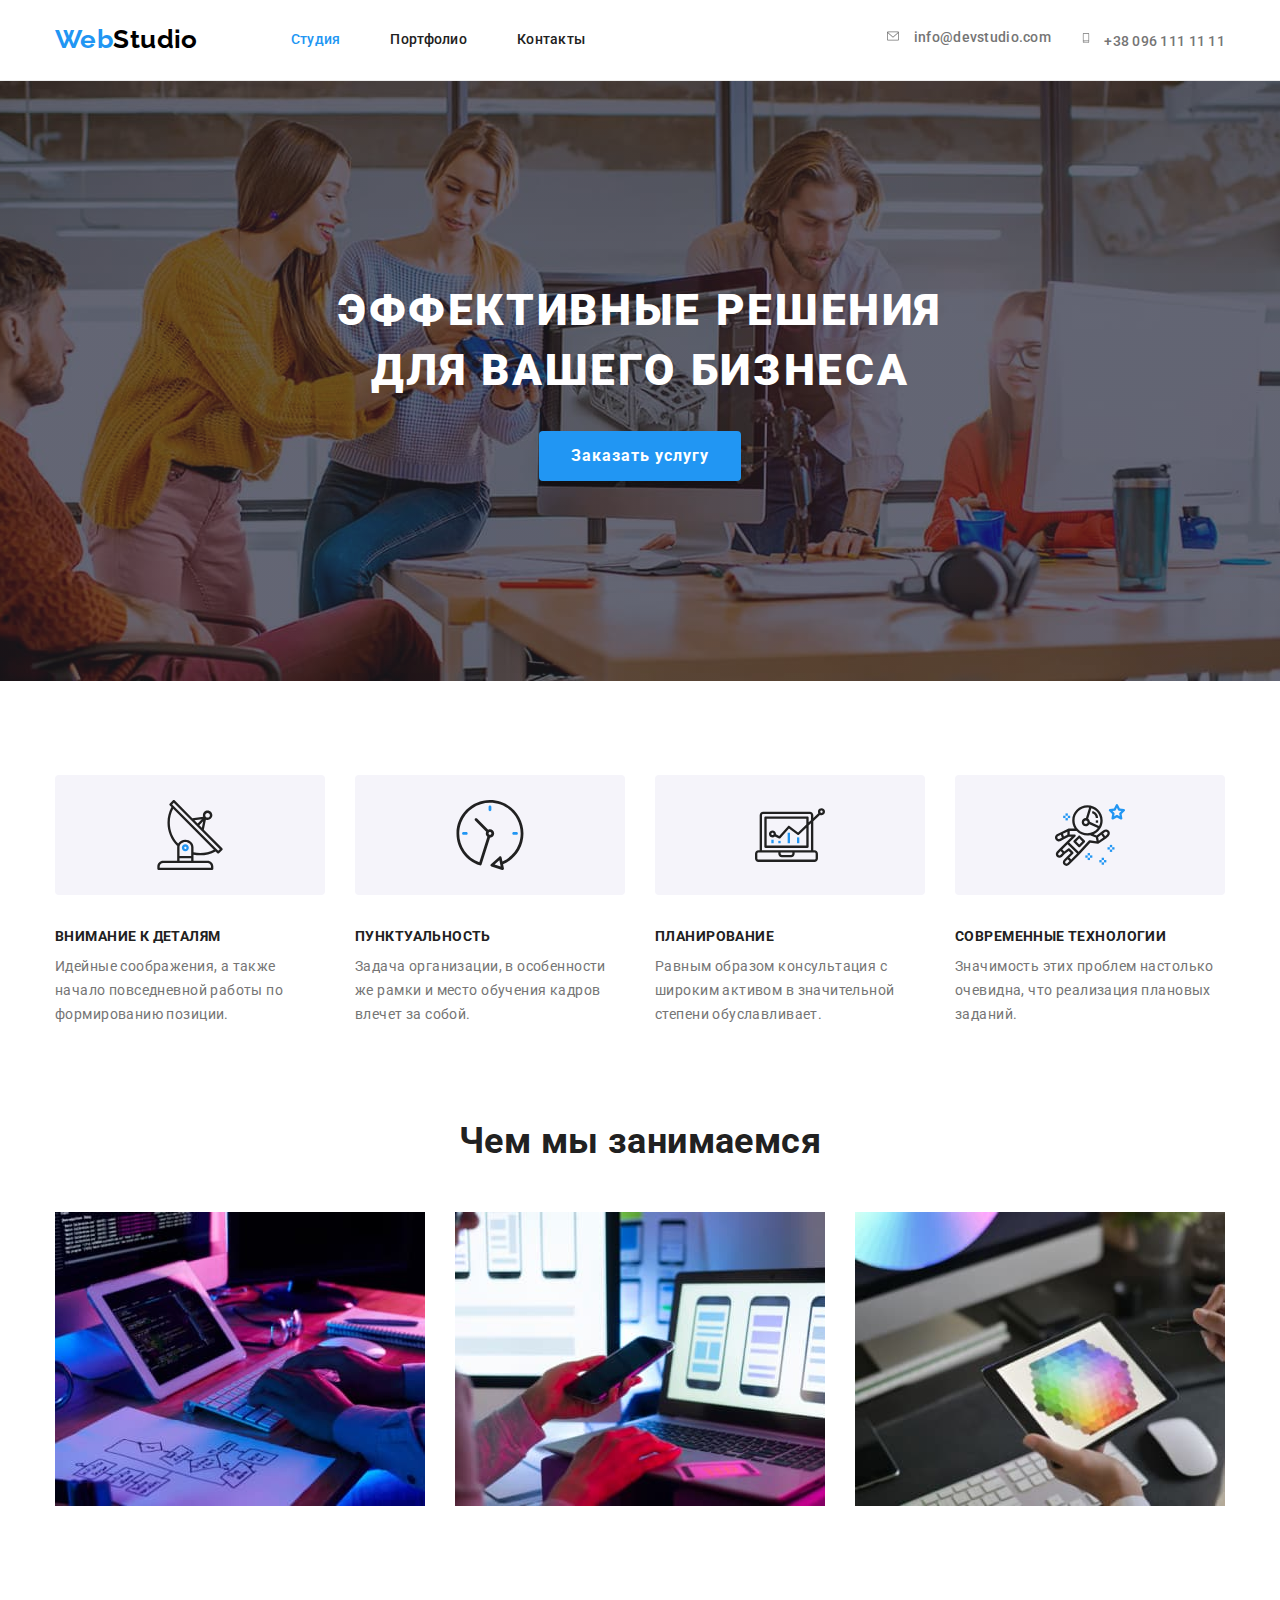
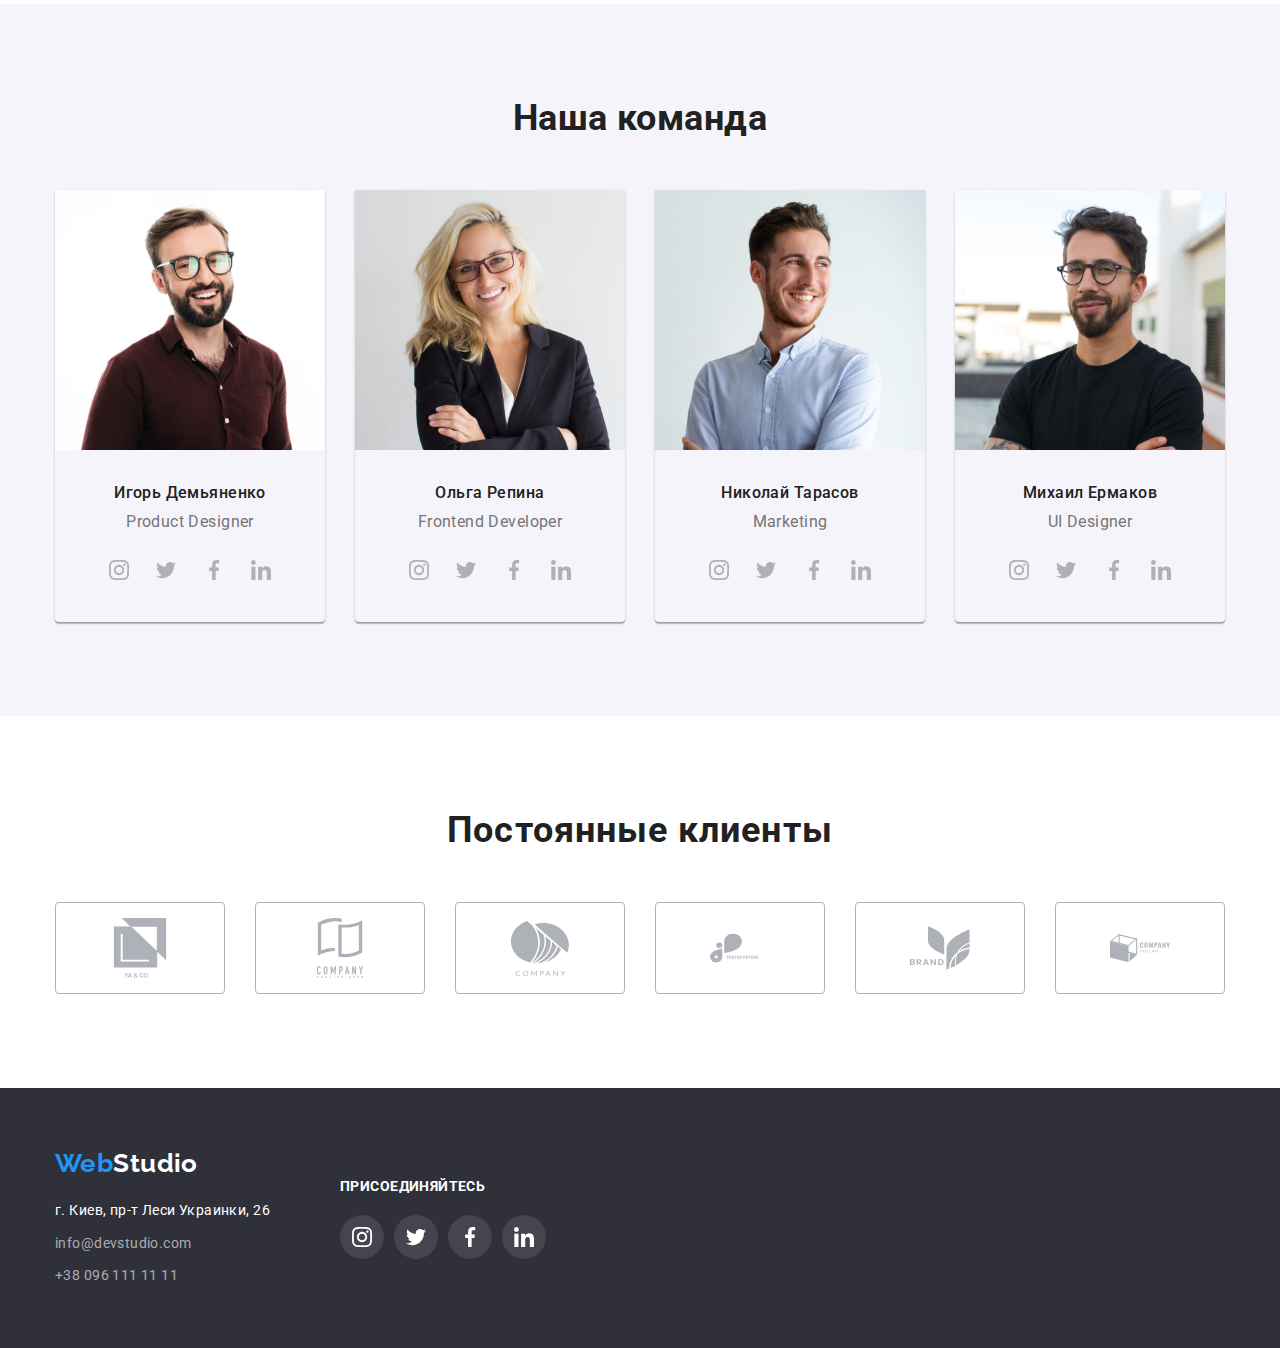
==== commit 9d88fe10: "Вставив іконки в хедер та фудер" ====
--- a/index.html
+++ b/index.html
@@ -21,8 +21,13 @@
                 </ul>
             </nav>
             <ul class="site-cont">
-                <li class="item"> <a href="mailto:info@devstudio.com" class="link">info@devstudio.com</a> </li>
-                <li class="item"> <a href="tel:+380961111111" class="link">+38 096 111 11 11</a> </li>
+                <li class="item"> <svg class="icon-email">
+                    <use href="./images/symbol-defs.svg#icon-email"></use>
+                </svg> 
+                    <a href="mailto:info@devstudio.com" class="link">info@devstudio.com</a> </li>
+                <li class="item"> <svg class="icon-phone">
+                    <use href="./images/symbol-defs.svg#icon-phone"></use>
+                </svg> <a href="tel:+380961111111" class="link">+38 096 111 11 11</a> </li>
             </ul>
         </div>
     </header>
--- a/css/styles.css
+++ b/css/styles.css
@@ -172,6 +172,7 @@
     height: 12px;
     margin-right: 10px;
     fill: var(--paragraph-text-color);
+    text-decoration: none;
 }
 
 .icon-email:hover {
@@ -182,6 +183,12 @@
     width: 10px;
     height: 16px;
     margin-right: 10px;
+    fill: var(--paragraph-text-color);
+    text-decoration: none;
+}
+
+.icon-phone:hover {
+    fill: var(--nav-log-text-color);
 }
 
 /* Title */
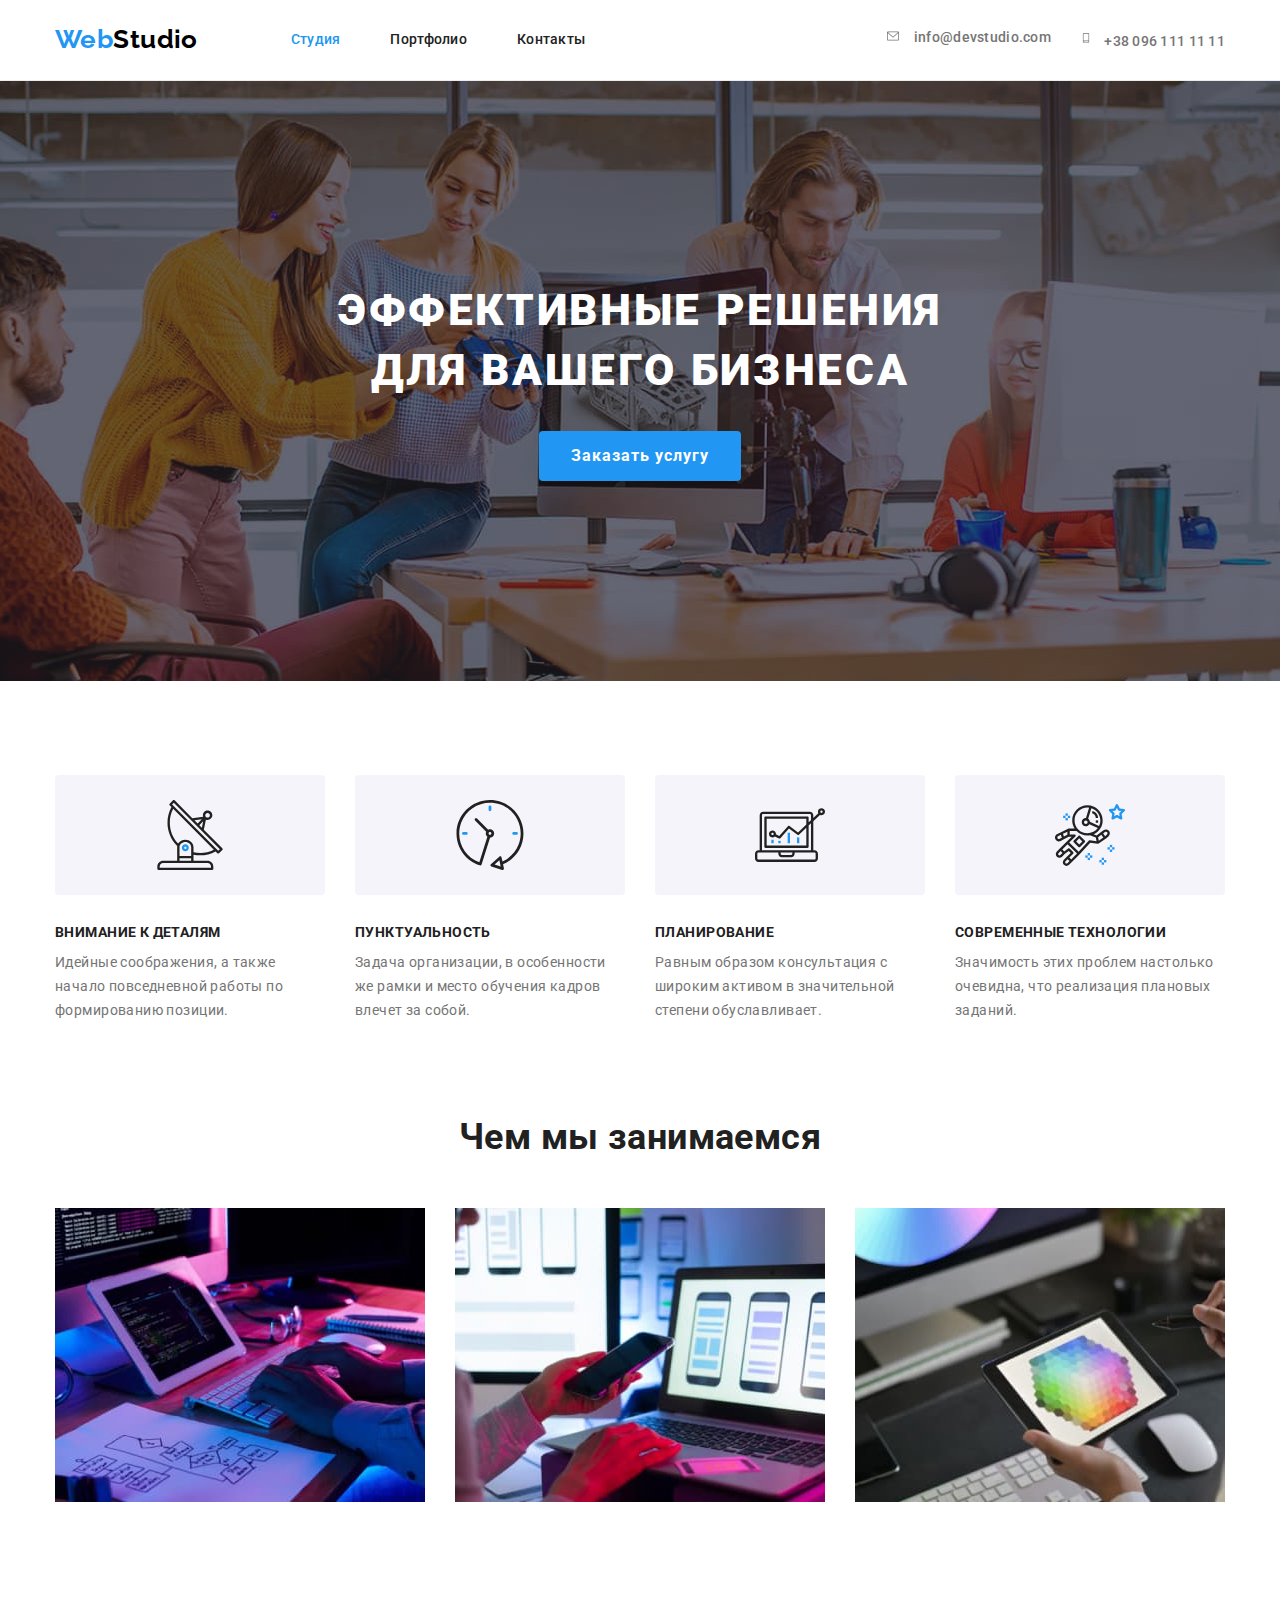
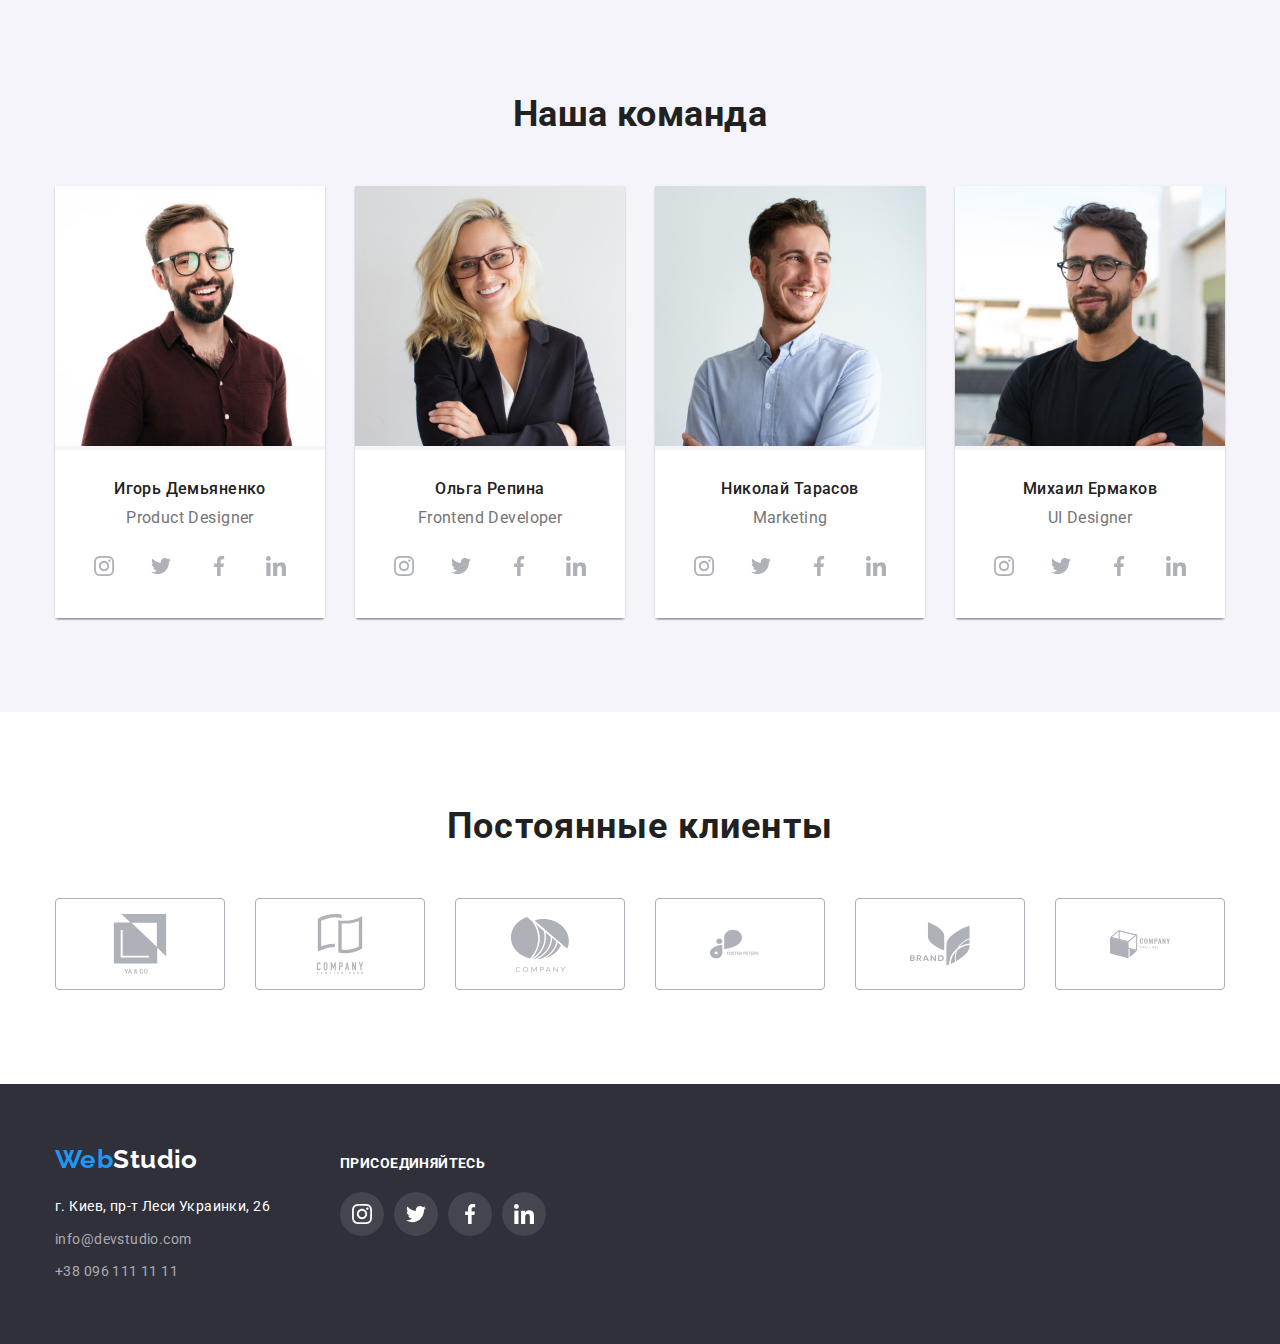
==== commit fdff909e: "Задав падінги для футера та властивості для кнопок" ====
--- a/index.html
+++ b/index.html
@@ -22,12 +22,12 @@
             </nav>
             <ul class="site-cont">
                 <li class="item"> <svg class="icon-email">
-                    <use href="./images/symbol-defs.svg#icon-email"></use>
-                </svg> 
-                    <a href="mailto:info@devstudio.com" class="link">info@devstudio.com</a> </li>
+                    <use href="./images/symbol-defs.svg#icon-email"></use></svg> 
+                    <a href="mailto:info@devstudio.com" class="link">info@devstudio.com</a> 
+                </li>
                 <li class="item"> <svg class="icon-phone">
-                    <use href="./images/symbol-defs.svg#icon-phone"></use>
-                </svg> <a href="tel:+380961111111" class="link">+38 096 111 11 11</a> </li>
+                    <use href="./images/symbol-defs.svg#icon-phone"></use></svg> <a href="tel:+380961111111" class="link">+38 096 111 11 11</a> 
+                </li>
             </ul>
         </div>
     </header>
@@ -41,32 +41,40 @@
                 <h2 class="hidden" >Наши качества</h2>
                 <ul class="work-quality">
                     <li class="item">
-                        <svg class="icon-qual">
-                            <use href="./images/symbol-defs.svg#icon-antenna"></use>
-                        </svg>
+                        <div class="icon-img">
+                            <svg class="icon-qual">
+                                <use href="./images/symbol-defs.svg#icon-antenna"></use>
+                            </svg>
+                        </div>
                         <h3 class="head-quality">Внимание к деталям</h3>
                         <p class="quality">Идейные соображения, а также начало повседневной работы по формированию позиции.</p>
                     </li>
                     <li class="item">
-                        <svg class="icon-qual">
-                            <use href="./images/symbol-defs.svg#icon-clock"></use>
-                        </svg>
+                        <div class="icon-img">
+                            <svg class="icon-qual">
+                                <use href="./images/symbol-defs.svg#icon-clock"></use>
+                            </svg>
+                        </div>
                         <h3 class="head-quality">Пунктуальность</h3>
                         <p class="quality">Задача организации, в особенности же рамки и место обучения кадров влечет за собой.
                         </p>
                     </li>
                     <li class="item">
-                        <svg class="icon-qual">
-                            <use href="./images/symbol-defs.svg#icon-diagram"></use>
-                        </svg>
+                        <div class="icon-img">
+                            <svg class="icon-qual">
+                                <use href="./images/symbol-defs.svg#icon-diagram"></use>
+                            </svg>
+                        </div>
                         <h3 class="head-quality">Планирование</h3>
                         <p class="quality">Равным образом консультация с широким активом в значительной степени обуславливает.
                         </p>
                     </li>
                     <li class="item">
-                        <svg class="icon-qual">
-                            <use href="./images/symbol-defs.svg#icon-astronaut"></use>
-                        </svg>
+                        <div class="icon-img">
+                            <svg class="icon-qual">
+                                <use href="./images/symbol-defs.svg#icon-astronaut"></use>
+                            </svg>
+                        </div>
                         <h3 class="head-quality">Современные технологии</h3>
                         <p class="quality">Значимость этих проблем настолько очевидна, что реализация плановых заданий.</p>
                     </li>
@@ -218,46 +226,46 @@
                 </ul>
             </div>
         </section>
-        <section>
+        <section class="section">
             <div class="container">
                 <h2 class="title-client">Постоянные клиенты</h2>
                 <ul class="client">
-                    <li>
+                    <li class="client-mar">
                         <a class="client-a" href="">
                             <svg class="client-list">
                                 <use href="./images/symbol-defs.svg#icon-group"></use>
                             </svg>
                         </a>
                     </li>
-                    <li>
+                    <li class="client-mar">
                         <a class="client-a" href="">
                             <svg class="client-list">
                                 <use href="./images/symbol-defs.svg#icon-group-1"></use>
                             </svg>
                         </a>
                     </li>
-                    <li>
+                    <li class="client-mar">
                         <a class="client-a" href="">
                             <svg class="client-list">
                                 <use href="./images/symbol-defs.svg#icon-group-2"></use>
                             </svg>
                         </a>
                     </li>
-                    <li>
+                    <li class="client-mar">
                         <a class="client-a" href="">
                             <svg class="client-list">
                                 <use href="./images/symbol-defs.svg#icon-group-3"></use>
                             </svg>
                         </a>
                     </li>
-                    <li>
+                    <li class="client-mar">
                         <a class="client-a" href="">
                             <svg class="client-list">
                                 <use href="./images/symbol-defs.svg#icon-group-4"></use>
                             </svg>
                         </a>
                     </li>
-                    <li>
+                    <li class="client-mar">
                         <a class="client-a" href="">
                             <svg class="client-list">
                                 <use href="./images/symbol-defs.svg#icon-group-5"></use>
@@ -268,10 +276,10 @@
             </div>
         </section>
     </main>
-    <footer class="foot">
-        <div class="container">
-            <a href="./index.html" class="foot-web"><span>Web</span>Studio</a>
-            <div class="foof">
+    <footer class="ftr">
+        <div class="container main-foot">
+            <section class="foot">
+                <a href="./index.html" class="foot-web"><span>Web</span>Studio</a>
                 <address class="foot-adress">
                     <ul class="site-ft">
                         <li class="ft-cont"> <a href="https://goo.gl/maps/F9UGEikjTN2jMp9C9" target="_blank" class="adress link">г.
@@ -281,40 +289,40 @@
                         <li class="ft-cont"> <a href="tel:+380961111111" class="footer-contact link">+38 096 111 11 11</a> </li>
                     </ul>
                 </address>
-                <section class="connect-end">
-                    <h2 class="connect">Присоединяйтесь</h2>
-                    <ul class="icon-list">
-                        <li class="icon-foot">
-                            <a class="link-foot" href="">
-                                <svg class="foot-icon">
-                                    <use href="./images/symbol-defs.svg#icon-instagram"></use>
+            </section>
+            <section class="connect-end">
+                <h2 class="connect">Присоединяйтесь</h2>
+                <ul class="icon-list">
+                    <li class="icon-foot">
+                        <a class="link-foot" href="">
+                            <svg class="foot-icon">
+                                <use href="./images/symbol-defs.svg#icon-instagram"></use>
                                 </svg>
-                            </a>
+                        </a>
                         </li>
-                        <li class="icon-foot">
-                            <a class="link-foot" href="">
-                                <svg class="foot-icon">
-                                    <use href="./images/symbol-defs.svg#icon-twitter"></use>
+                    <li class="icon-foot">
+                        <a class="link-foot" href="">
+                            <svg class="foot-icon">
+                                <use href="./images/symbol-defs.svg#icon-twitter"></use>
                                 </svg>
-                            </a>
-                        </li>
-                        <li class="icon-foot">
-                            <a class="link-foot" href="">
-                                <svg class="foot-icon">
-                                    <use href="./images/symbol-defs.svg#icon-facebook"></use>
-                                </svg>
-                            </a>
-                        </li>
-                        <li class="icon-foot">
-                            <a class="link-foot" href="">
-                                <svg class="foot-icon">
-                                    <use href="./images/symbol-defs.svg#icon-linkedin"></use>
-                                </svg>
-                            </a>
-                        </li>
-                    </ul>
-                </section>
-            </div>
+                        </a>
+                    </li>
+                    <li class="icon-foot">
+                        <a class="link-foot" href="">
+                            <svg class="foot-icon">
+                                <use href="./images/symbol-defs.svg#icon-facebook"></use>
+                            </svg>
+                        </a>
+                    </li>
+                    <li class="icon-foot">
+                        <a class="link-foot" href="">
+                            <svg class="foot-icon">
+                                <use href="./images/symbol-defs.svg#icon-linkedin"></use>
+                            </svg>
+                        </a>
+                    </li>
+                </ul>
+            </section>
         </div>
     </footer>
 </body>
--- a/css/styles.css
+++ b/css/styles.css
@@ -135,6 +135,10 @@
     color: var(--nav-log-text-color);
 }
 
+.site-nav .link.current {
+    color: var(--nav-log-text-color);
+}
+
 /* CONTACTS */
 
 .site-cont {
@@ -160,10 +164,6 @@
 
 .site-cont .link:hover,
 .site-cont .link:focus {
-    color: var(--nav-log-text-color);
-}
-
-.site-nav .link.current {
     color: var(--nav-log-text-color);
 }
 
@@ -172,7 +172,6 @@
     height: 12px;
     margin-right: 10px;
     fill: var(--paragraph-text-color);
-    text-decoration: none;
 }
 
 .icon-email:hover {
@@ -290,15 +289,19 @@
 
 /* Icons quality */
 
-.icon-qual {
+.icon-img {
     height: 120px;
     width: 270px;
     background-color: var(--but--team-color);
     border-radius: 4px;
+    display: flex;
+    justify-content: center;
+    align-items: center;
 }
 
 .icon-qual {
-    padding: 25px 100px;
+    height: 70px;
+    width: 70px;
 }
 
 .head-quality {
@@ -324,7 +327,8 @@
     margin-bottom: 30px;
 }
 
-.flex-element:hover {
+.flex-element:hover,
+.flex-element:focus {
     box-shadow: 0px 1px 1px rgba(0, 0, 0, 0.12), 0px 4px 4px rgba(0, 0, 0, 0.06), 1px 4px 6px rgba(0, 0, 0, 0.16);
 }
 
@@ -454,11 +458,17 @@
     text-align: center;
     padding-top: 30px;
     padding-bottom: 30px;
+    background-color: var(--title-text-color);
 }
 
 .network {
     text-decoration: none;
     display: inline-block;
+    margin-right: 10px;
+}
+
+.network:nth-child(4) {
+    margin-right: 0;
 }
 
 .network-icon {
@@ -476,16 +486,12 @@
     fill: var(--network-icon-color);
 }
 
-.inst:hover {
+.inst:hover,
+.inst:focus {
     fill: var(--title-text-color);
     background-color: var(--nav-log-text-color);
     border-radius: 50%;
 }
-
-/* .net .network + .network {
-    margin-left: 10px;
-} */
-
 
 /* Clients */
 
@@ -497,42 +503,56 @@
     text-align: center;
     letter-spacing: 0.03em;
     color: var(--primary-text-color);
-    margin-top: 94px;
+    margin-bottom: 50px;
 }
 
 .client {
     display: flex;
-    justify-content: space-between;
-    margin-top: 50px;
-    margin-bottom: 94px;
+    justify-content: center;
+    text-align: center;
+}
+
+.client-mar {
+    margin-right: 30px;
+}
+
+.client-mar:nth-last-child(1) {
+    margin-right: 0;
 }
 
 .client-list {
-    width: 170px;
-    height: 92px;
-    padding: 16px 32px;
+    width: 106px;
+    height: 60px;
 }
 
 .client-a {
     width: 170px;
     height: 92px;
-    display: flex;
     border: 1px solid #AFB1B8;
     border-radius: 4px;
+    display: flex;
     justify-content: center;
     align-items: center;
     fill: #afb1b8;
 }
 
-.client-a:hover {
+.client-a:hover,
+.client-a:focus {
     fill: #2196F3;
     border: 1px solid #2196F3;
 }
 
 /* Footer */
 
+.ftr {
+    background: var(--foot-title-bg-color);
+}
+
+.main-foot {
+    display: flex;
+}
+
 .foot {
-    background: var(--foot-title-bg-color);
     padding-top: 60px;
     padding-bottom: 60px;
 }
@@ -569,7 +589,7 @@
 }
 
 .foot-adress .site-ft {
-    display: block;
+    /* display: block; */
 
     font-weight: 400;
     font-size: 14px;
@@ -622,7 +642,8 @@
     fill: var(--title-text-color);
 }
 
-.link-foot:hover {
+.link-foot:hover,
+.link-foot:focus {
     background-color: var(--nav-log-text-color);
 }
 
@@ -630,12 +651,8 @@
     display: flex;
 }
 
-.foof {
-    display: flex;
-}
-
 .connect-end {
-    width: 206px;
-    height: 80px;
     margin-left: 70px;
-}
+    padding-top: 72px;
+    padding-bottom: 100px;
+}
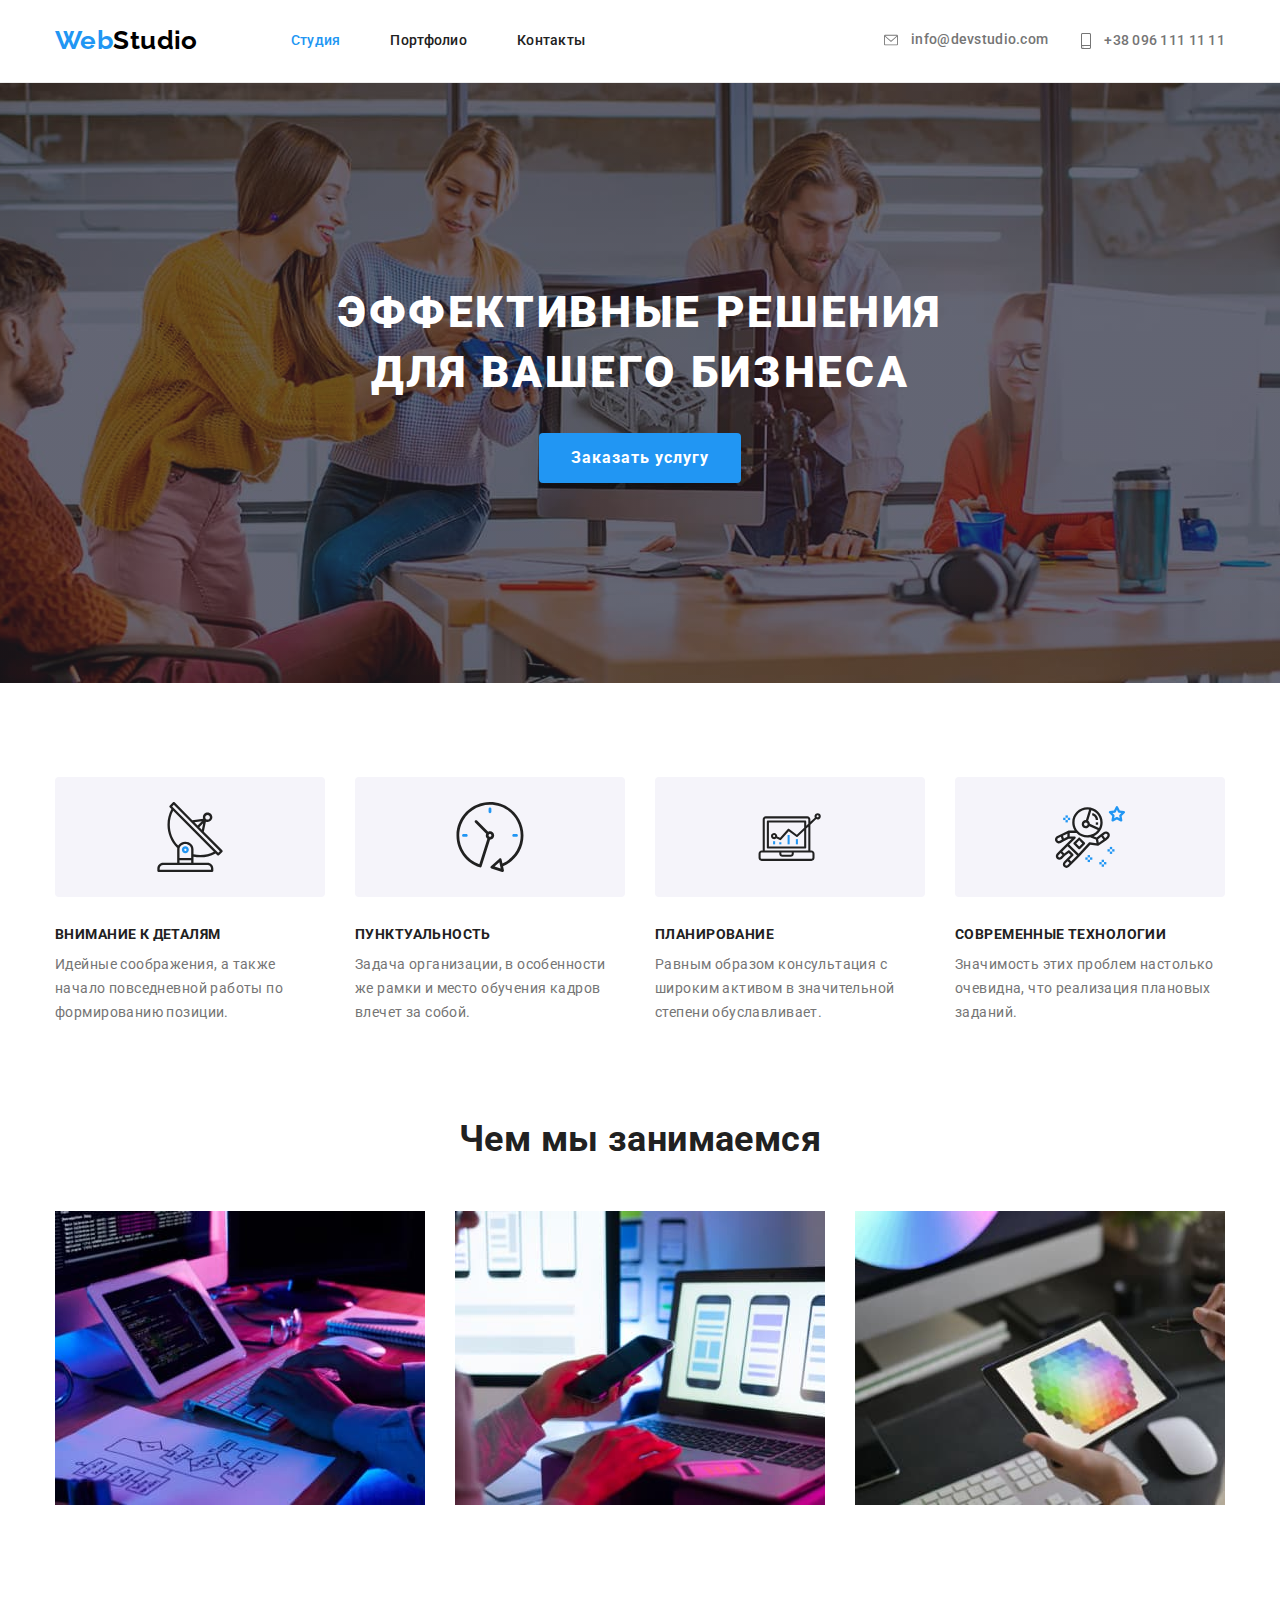
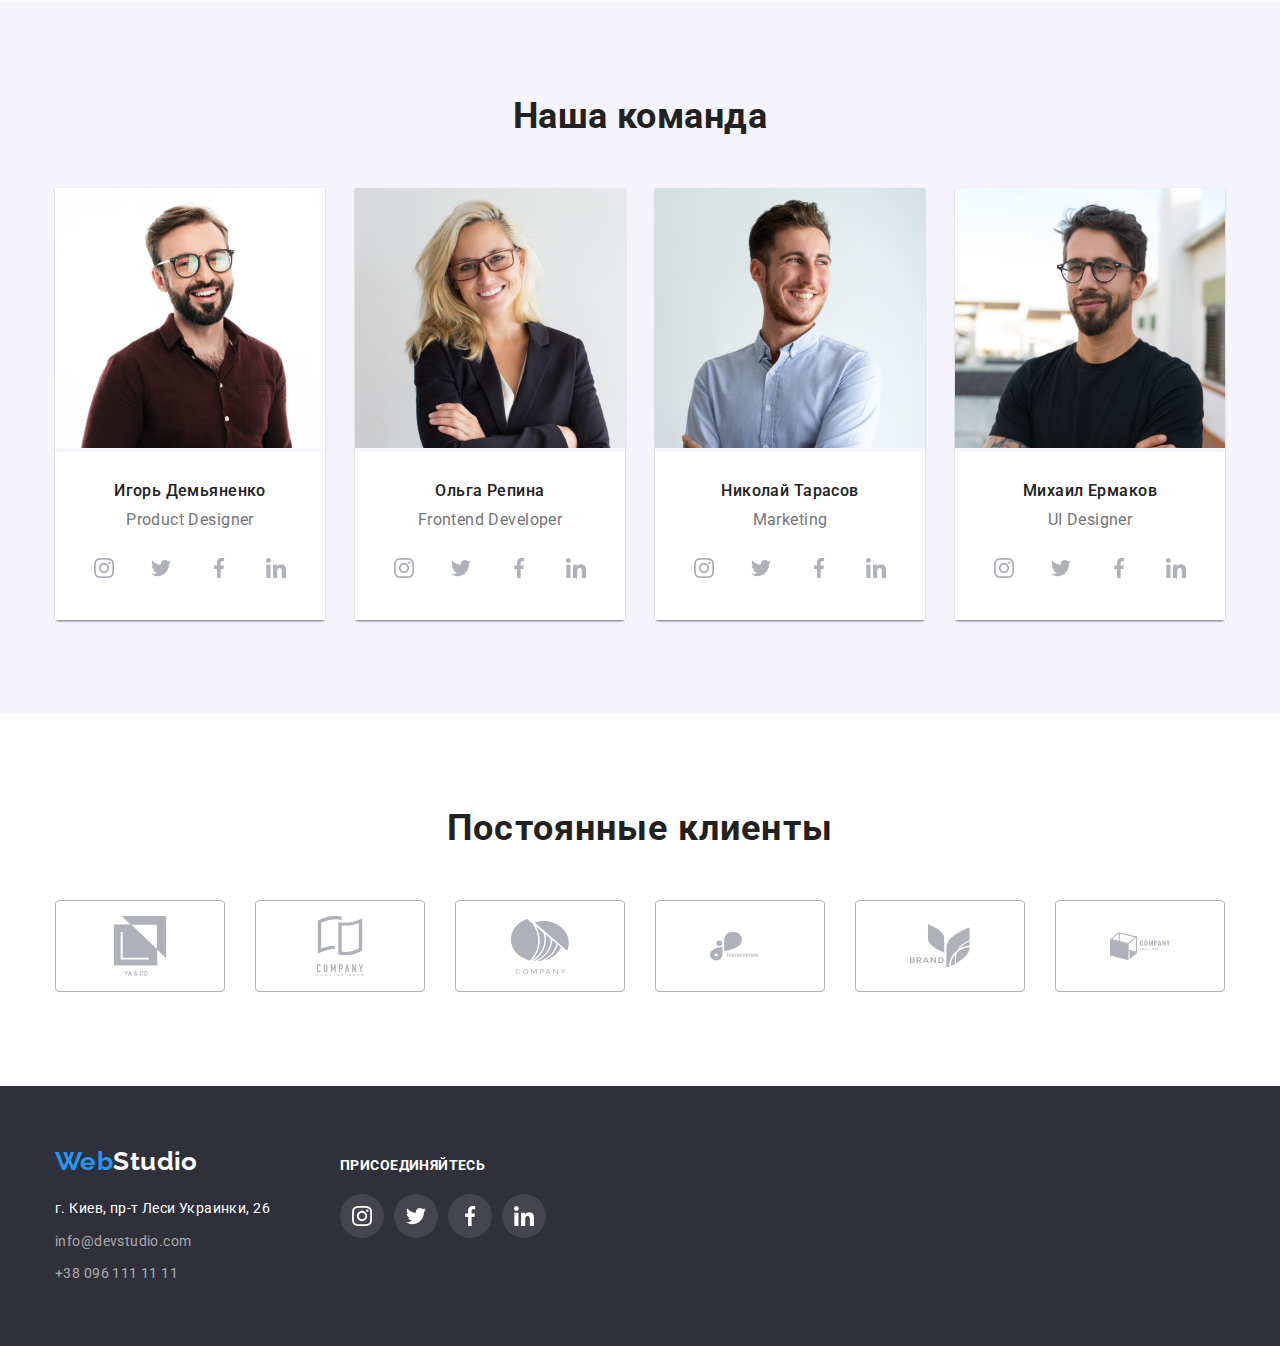
==== commit 63f9b927: "Надав стиль для іконок в хедері" ====
--- a/index.html
+++ b/index.html
@@ -21,12 +21,14 @@
                 </ul>
             </nav>
             <ul class="site-cont">
-                <li class="item"> <svg class="icon-email">
-                    <use href="./images/symbol-defs.svg#icon-email"></use></svg> 
-                    <a href="mailto:info@devstudio.com" class="link">info@devstudio.com</a> 
+                <li class="item">  
+                    <a href="mailto:info@devstudio.com" class="link"> <svg class="icon" width="20" height="14">
+                        <use href="./images/symbol-defs.svg#icon-email"></use>
+                    </svg> info@devstudio.com</a> 
                 </li>
-                <li class="item"> <svg class="icon-phone">
-                    <use href="./images/symbol-defs.svg#icon-phone"></use></svg> <a href="tel:+380961111111" class="link">+38 096 111 11 11</a> 
+                <li class="item"> <a href="tel:+380961111111" class="link"> <svg class="icon" width="16" height="18">
+                    <use href="./images/symbol-defs.svg#icon-phone"></use>
+                </svg> +38 096 111 11 11</a> 
                 </li>
             </ul>
         </div>
--- a/css/styles.css
+++ b/css/styles.css
@@ -160,6 +160,8 @@
     text-decoration: none;
     padding-top: 32px;
     padding-bottom: 32px;
+    display: flex;
+    align-items: center;
 }
 
 .site-cont .link:hover,
@@ -167,27 +169,14 @@
     color: var(--nav-log-text-color);
 }
 
-.icon-email {
-    width: 16px;
-    height: 12px;
+.site-cont .link:hover .icon,
+.site-cont .link:focus .icon {
+    fill: var(--nav-log-text-color);
+}
+
+.icon {
     margin-right: 10px;
     fill: var(--paragraph-text-color);
-}
-
-.icon-email:hover {
-    fill: var(--nav-log-text-color);
-}
-
-.icon-phone {
-    width: 10px;
-    height: 16px;
-    margin-right: 10px;
-    fill: var(--paragraph-text-color);
-    text-decoration: none;
-}
-
-.icon-phone:hover {
-    fill: var(--nav-log-text-color);
 }
 
 /* Title */
